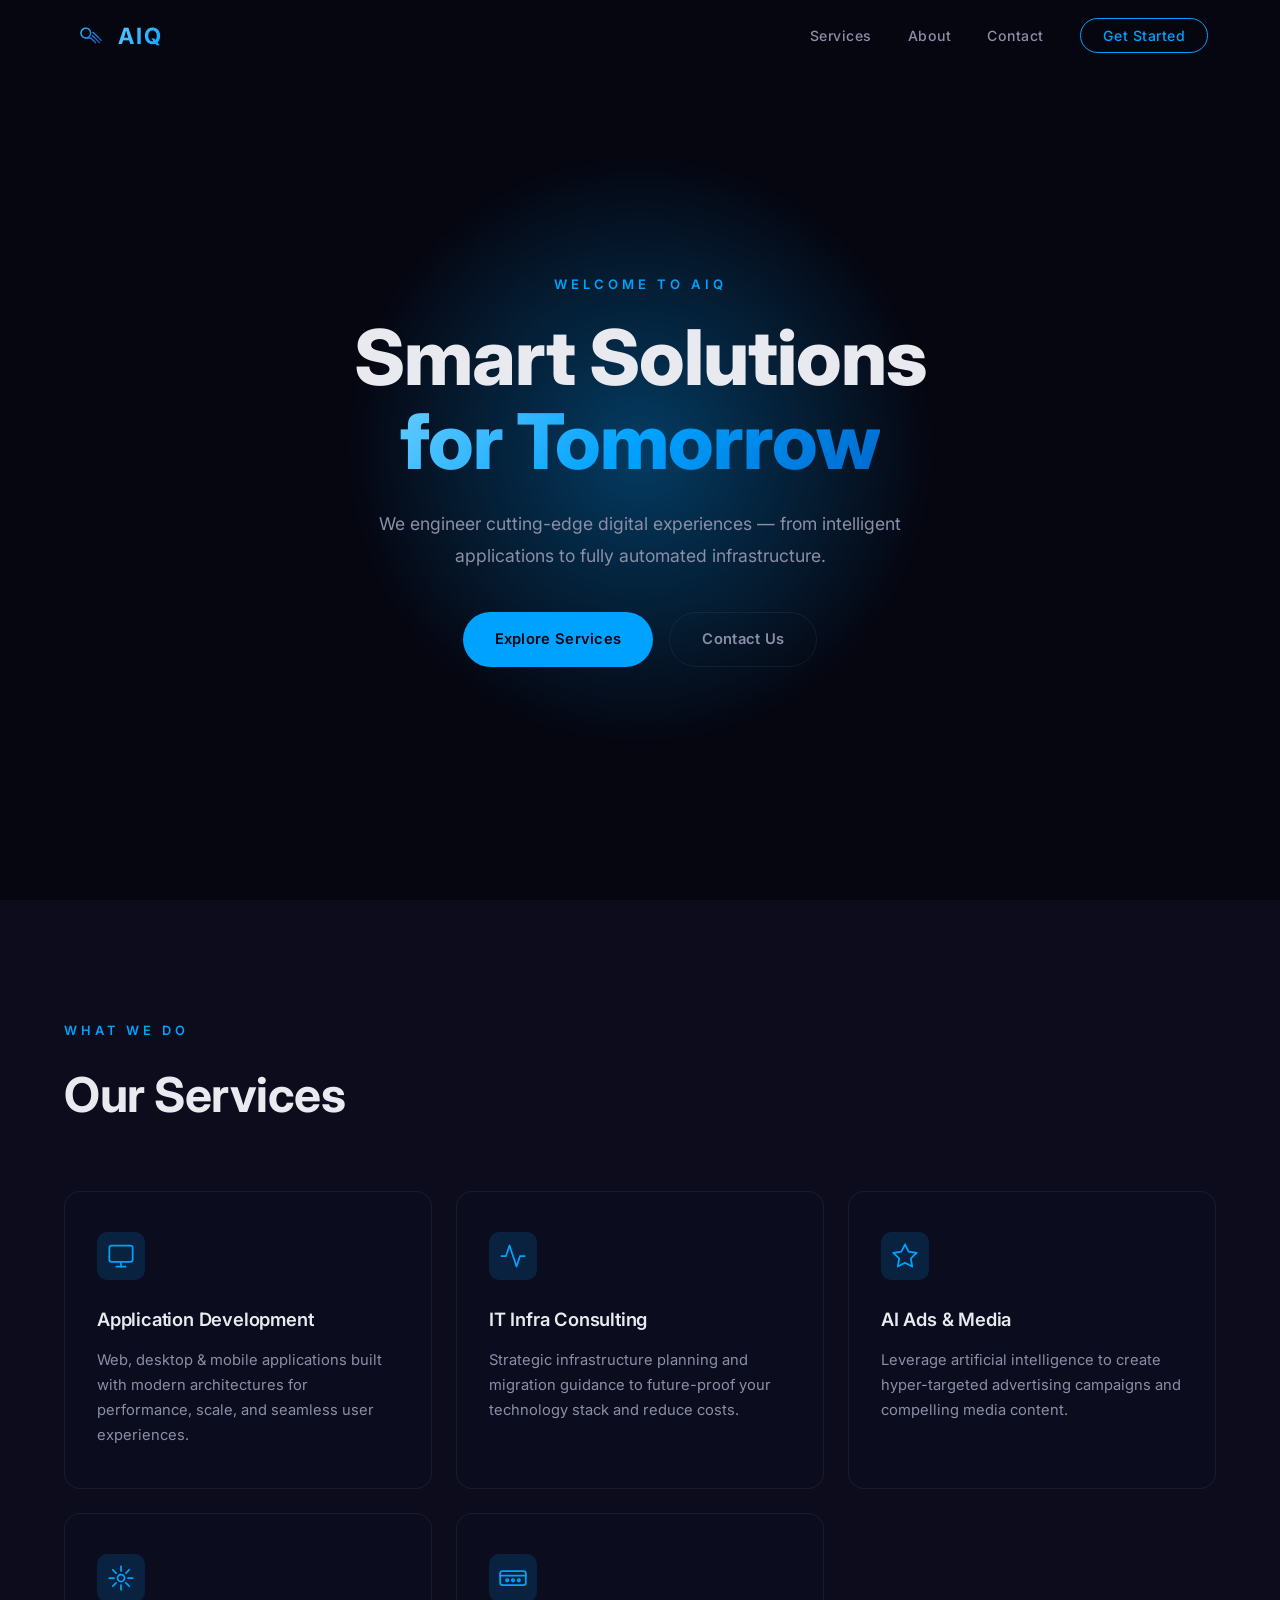
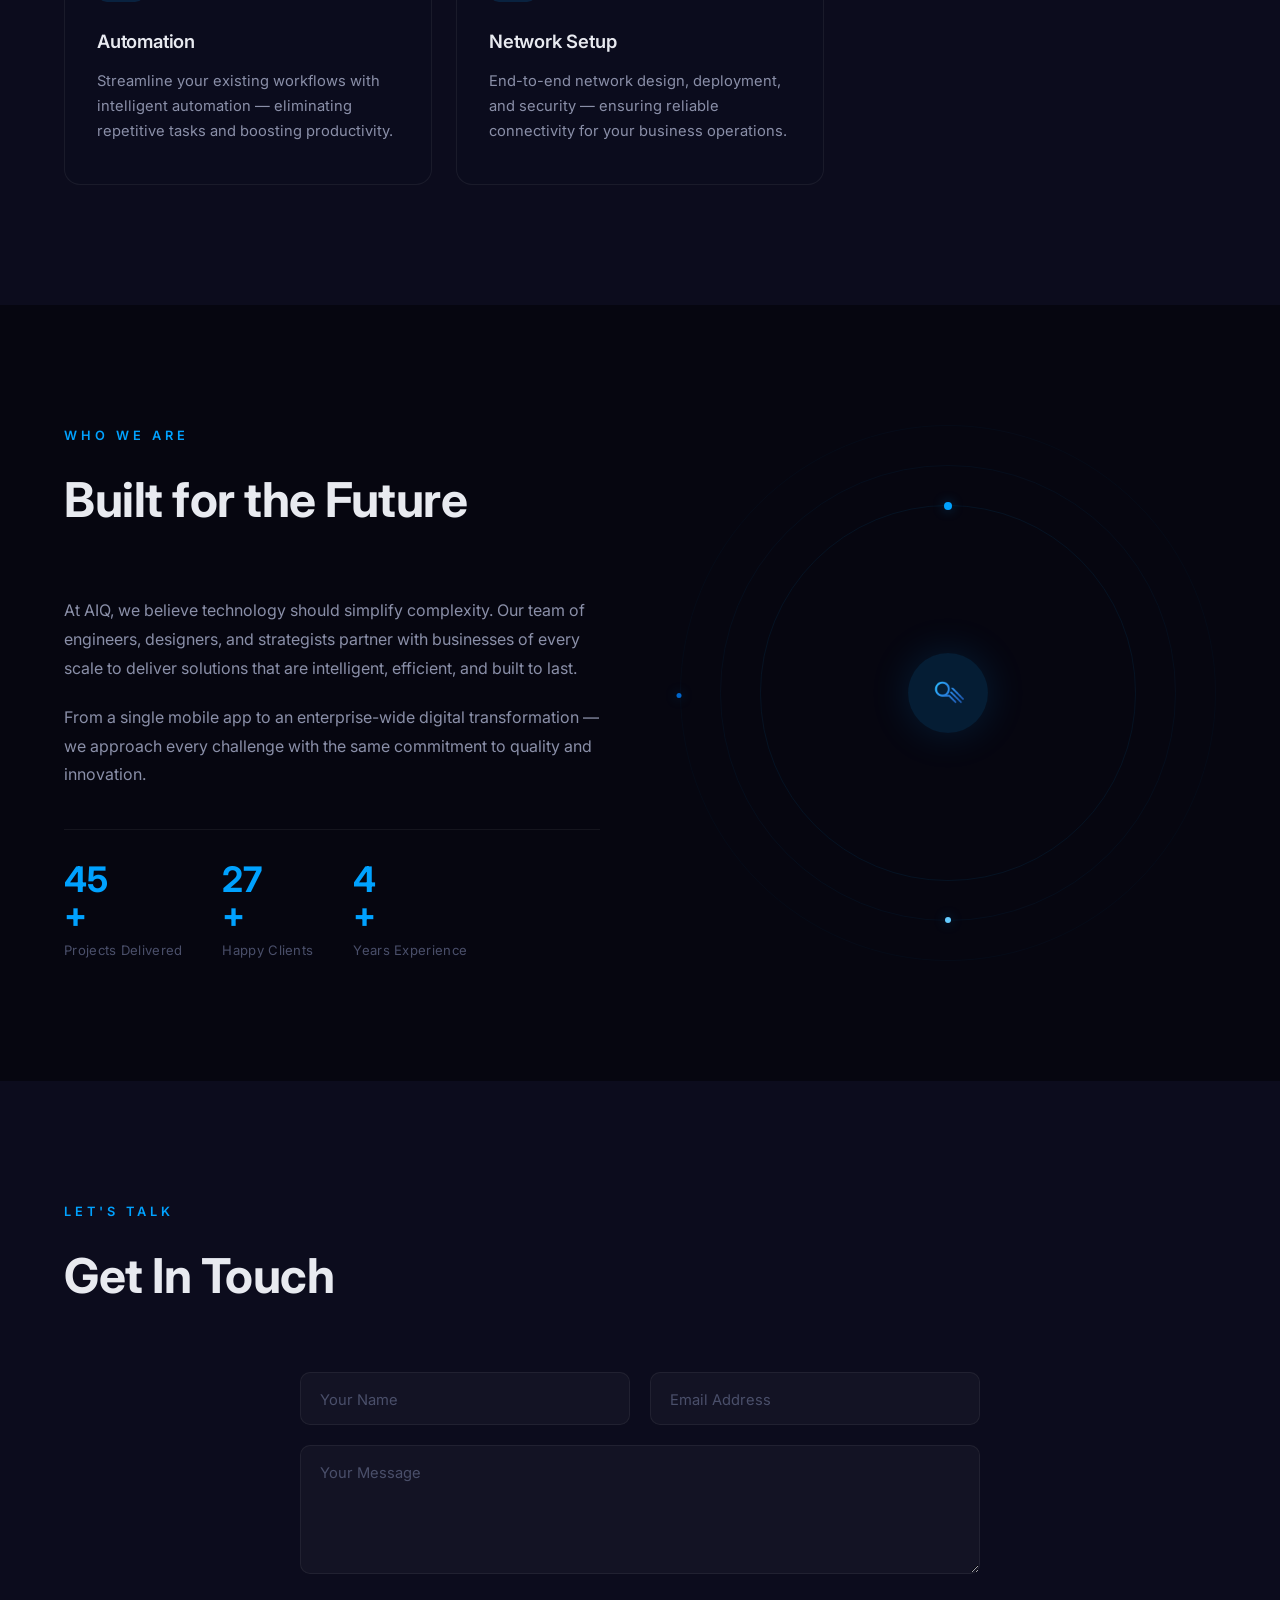
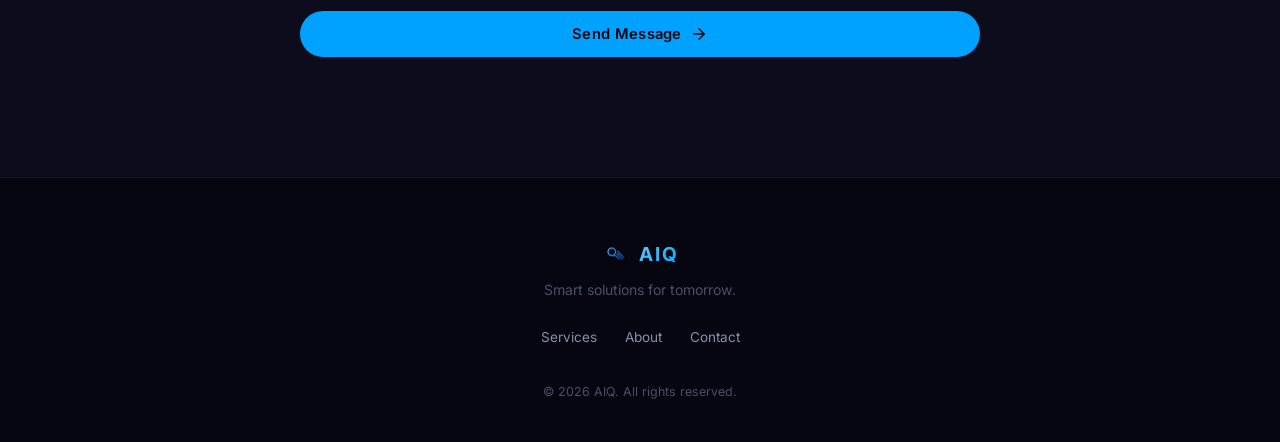
==== index.html @ 471b7e58 "Initial commit: AIQ company website" ====
<!DOCTYPE html>
<html lang="en">
<head>
  <meta charset="UTF-8" />
  <meta name="viewport" content="width=device-width, initial-scale=1.0" />
  <title>AIQ — Smart Solutions for Tomorrow</title>
  <meta name="description" content="AIQ delivers smart solutions for tomorrow — Application Development, IT Consulting, AI Ads & Media, Automation, and Network Setup." />
  <link rel="icon" type="image/png" href="assets/favicon.png" />
  <link rel="preconnect" href="https://fonts.googleapis.com" />
  <link rel="preconnect" href="https://fonts.gstatic.com" crossorigin />
  <link href="https://fonts.googleapis.com/css2?family=Inter:wght@300;400;500;600;700;800&display=swap" rel="stylesheet" />
  <link rel="stylesheet" href="styles.css" />
</head>
<body>

  <!-- ─── Canvas Background ─── -->
  <canvas id="gridCanvas"></canvas>

  <!-- ─── Navigation ─── -->
  <nav id="navbar">
    <div class="nav-inner">
      <a href="#hero" class="nav-brand">
        <img src="assets/logo.png" alt="AIQ Logo" class="nav-logo" />
        <span class="nav-name">AIQ</span>
      </a>
      <button id="menuToggle" class="menu-toggle" aria-label="Toggle menu">
        <span></span><span></span><span></span>
      </button>
      <ul id="navLinks" class="nav-links">
        <li><a href="#services">Services</a></li>
        <li><a href="#about">About</a></li>
        <li><a href="#contact">Contact</a></li>
        <li><a href="#contact" class="nav-cta">Get Started</a></li>
      </ul>
    </div>
  </nav>

  <!-- ─── Hero ─── -->
  <section id="hero">
    <div class="hero-content">
      <p class="hero-label reveal">Welcome to AIQ</p>
      <h1 class="hero-title reveal">
        Smart Solutions<br />
        <span class="gradient-text">for Tomorrow</span>
      </h1>
      <p class="hero-sub reveal">We engineer cutting-edge digital experiences — from intelligent applications to fully automated infrastructure.</p>
      <div class="hero-actions reveal">
        <a href="#services" class="btn btn-primary">Explore Services</a>
        <a href="#contact" class="btn btn-ghost">Contact Us</a>
      </div>
    </div>
    <div class="hero-glow"></div>
  </section>

  <!-- ─── Services ─── -->
  <section id="services">
    <div class="section-inner">
      <p class="section-label reveal">What We Do</p>
      <h2 class="section-title reveal">Our Services</h2>
      <div class="services-grid">

        <div class="service-card reveal">
          <div class="card-icon">
            <svg viewBox="0 0 24 24" fill="none" stroke="currentColor" stroke-width="1.5" stroke-linecap="round" stroke-linejoin="round"><rect x="2" y="3" width="20" height="14" rx="2"/><line x1="8" y1="21" x2="16" y2="21"/><line x1="12" y1="17" x2="12" y2="21"/></svg>
          </div>
          <h3>Application Development</h3>
          <p>Web, desktop & mobile applications built with modern architectures for performance, scale, and seamless user experiences.</p>
        </div>

        <div class="service-card reveal">
          <div class="card-icon">
            <svg viewBox="0 0 24 24" fill="none" stroke="currentColor" stroke-width="1.5" stroke-linecap="round" stroke-linejoin="round"><path d="M22 12h-4l-3 9L9 3l-3 9H2"/></svg>
          </div>
          <h3>IT Infra Consulting</h3>
          <p>Strategic infrastructure planning and migration guidance to future-proof your technology stack and reduce costs.</p>
        </div>

        <div class="service-card reveal">
          <div class="card-icon">
            <svg viewBox="0 0 24 24" fill="none" stroke="currentColor" stroke-width="1.5" stroke-linecap="round" stroke-linejoin="round"><polygon points="12 2 15.09 8.26 22 9.27 17 14.14 18.18 21.02 12 17.77 5.82 21.02 7 14.14 2 9.27 8.91 8.26 12 2"/></svg>
          </div>
          <h3>AI Ads &amp; Media</h3>
          <p>Leverage artificial intelligence to create hyper-targeted advertising campaigns and compelling media content.</p>
        </div>

        <div class="service-card reveal">
          <div class="card-icon">
            <svg viewBox="0 0 24 24" fill="none" stroke="currentColor" stroke-width="1.5" stroke-linecap="round" stroke-linejoin="round"><path d="M12 2v4m0 12v4M4.93 4.93l2.83 2.83m8.48 8.48l2.83 2.83M2 12h4m12 0h4M4.93 19.07l2.83-2.83m8.48-8.48l2.83-2.83"/><circle cx="12" cy="12" r="3"/></svg>
          </div>
          <h3>Automation</h3>
          <p>Streamline your existing workflows with intelligent automation — eliminating repetitive tasks and boosting productivity.</p>
        </div>

        <div class="service-card reveal">
          <div class="card-icon">
            <svg viewBox="0 0 24 24" fill="none" stroke="currentColor" stroke-width="1.5" stroke-linecap="round" stroke-linejoin="round"><rect x="1" y="6" width="22" height="12" rx="2"/><line x1="1" y1="10" x2="23" y2="10"/><circle cx="7" cy="14" r="1"/><circle cx="12" cy="14" r="1"/><circle cx="17" cy="14" r="1"/></svg>
          </div>
          <h3>Network Setup</h3>
          <p>End-to-end network design, deployment, and security — ensuring reliable connectivity for your business operations.</p>
        </div>

      </div>
    </div>
  </section>

  <!-- ─── About ─── -->
  <section id="about">
    <div class="section-inner about-grid">
      <div class="about-text">
        <p class="section-label reveal">Who We Are</p>
        <h2 class="section-title reveal">Built for the Future</h2>
        <p class="about-desc reveal">At AIQ, we believe technology should simplify complexity. Our team of engineers, designers, and strategists partner with businesses of every scale to deliver solutions that are intelligent, efficient, and built to last.</p>
        <p class="about-desc reveal">From a single mobile app to an enterprise-wide digital transformation — we approach every challenge with the same commitment to quality and innovation.</p>
        <div class="about-stats reveal">
          <div class="stat">
            <span class="stat-number" data-target="50">0</span><span class="stat-suffix">+</span>
            <span class="stat-label">Projects Delivered</span>
          </div>
          <div class="stat">
            <span class="stat-number" data-target="30">0</span><span class="stat-suffix">+</span>
            <span class="stat-label">Happy Clients</span>
          </div>
          <div class="stat">
            <span class="stat-number" data-target="5">0</span><span class="stat-suffix">+</span>
            <span class="stat-label">Years Experience</span>
          </div>
        </div>
      </div>
      <div class="about-visual reveal">
        <div class="orbit-ring ring-1"></div>
        <div class="orbit-ring ring-2"></div>
        <div class="orbit-ring ring-3"></div>
        <div class="orbit-core">
          <img src="assets/logo.png" alt="AIQ" />
        </div>
      </div>
    </div>
  </section>

  <!-- ─── Contact ─── -->
  <section id="contact">
    <div class="section-inner">
      <p class="section-label reveal">Let's Talk</p>
      <h2 class="section-title reveal">Get In Touch</h2>
      <form id="contactForm" class="contact-form reveal" onsubmit="return false;">
        <div class="form-row">
          <div class="form-group">
            <input type="text" id="name" placeholder=" " required />
            <label for="name">Your Name</label>
          </div>
          <div class="form-group">
            <input type="email" id="email" placeholder=" " required />
            <label for="email">Email Address</label>
          </div>
        </div>
        <div class="form-group">
          <textarea id="message" rows="5" placeholder=" " required></textarea>
          <label for="message">Your Message</label>
        </div>
        <button type="submit" class="btn btn-primary btn-submit">
          <span>Send Message</span>
          <svg viewBox="0 0 24 24" fill="none" stroke="currentColor" stroke-width="2" stroke-linecap="round" stroke-linejoin="round"><line x1="5" y1="12" x2="19" y2="12"/><polyline points="12 5 19 12 12 19"/></svg>
        </button>
      </form>
    </div>
  </section>

  <!-- ─── Footer ─── -->
  <footer id="footer">
    <div class="footer-inner">
      <div class="footer-brand">
        <img src="assets/logo.png" alt="AIQ" class="footer-logo" />
        <span>AIQ</span>
      </div>
      <p class="footer-tagline">Smart solutions for tomorrow.</p>
      <div class="footer-links">
        <a href="#services">Services</a>
        <a href="#about">About</a>
        <a href="#contact">Contact</a>
      </div>
      <p class="footer-copy">&copy; 2026 AIQ. All rights reserved.</p>
    </div>
  </footer>

  <script src="script.js"></script>
</body>
</html>
---- styles.css ----
/* ═══════════════════════════════════════════════
   AIQ — Dark Futuristic Monochromatic Theme
   ═══════════════════════════════════════════════ */

/* ─── Design Tokens ─── */
:root {
  /* Base */
  --bg-primary:    #060610;
  --bg-secondary:  #0c0c1d;
  --bg-card:       rgba(12, 14, 30, 0.6);

  /* Monochromatic Blue Palette */
  --accent:        #00a2ff;
  --accent-dark:   #0066cc;
  --accent-light:  #66ccff;
  --accent-glow:   rgba(0, 162, 255, 0.15);
  --accent-glow-s: rgba(0, 162, 255, 0.35);

  /* Text */
  --text-primary:   #e8eaf0;
  --text-secondary: #8a8fa8;
  --text-muted:     #4a4f6a;

  /* Borders */
  --border:        rgba(255, 255, 255, 0.06);
  --border-hover:  rgba(0, 162, 255, 0.3);

  /* Layout */
  --max-width:     1200px;
  --nav-height:    72px;
  --section-pad:   120px 24px;
  --radius:        16px;
  --radius-sm:     10px;

  /* Fonts */
  --font:          'Inter', system-ui, -apple-system, sans-serif;

  /* Transitions */
  --ease:          cubic-bezier(0.22, 1, 0.36, 1);
}

/* ─── Reset ─── */
*, *::before, *::after { margin: 0; padding: 0; box-sizing: border-box; }

html {
  scroll-behavior: smooth;
  scroll-padding-top: var(--nav-height);
}

body {
  font-family: var(--font);
  font-weight: 400;
  background: var(--bg-primary);
  color: var(--text-primary);
  line-height: 1.7;
  overflow-x: hidden;
  -webkit-font-smoothing: antialiased;
}

a { color: inherit; text-decoration: none; }
img { max-width: 100%; display: block; }
ul { list-style: none; }
button { cursor: pointer; font-family: inherit; border: none; }

/* ─── Canvas Background ─── */
#gridCanvas {
  position: fixed;
  inset: 0;
  z-index: 0;
  pointer-events: none;
  opacity: 0.4;
}

/* ─── Navigation ─── */
#navbar {
  position: fixed;
  top: 0;
  left: 0;
  right: 0;
  height: var(--nav-height);
  z-index: 1000;
  transition: background 0.4s var(--ease), box-shadow 0.4s var(--ease);
}

#navbar.scrolled {
  background: rgba(6, 6, 16, 0.85);
  backdrop-filter: blur(20px) saturate(1.4);
  -webkit-backdrop-filter: blur(20px) saturate(1.4);
  box-shadow: 0 1px 0 var(--border);
}

.nav-inner {
  max-width: var(--max-width);
  margin: 0 auto;
  height: 100%;
  display: flex;
  align-items: center;
  justify-content: space-between;
  padding: 0 32px;
}

.nav-brand {
  display: flex;
  align-items: center;
  gap: 10px;
  z-index: 1001;
}

.nav-logo {
  width: 36px;
  height: 36px;
  object-fit: contain;
}

.nav-name {
  font-size: 1.4rem;
  font-weight: 700;
  letter-spacing: 2px;
  background: linear-gradient(135deg, var(--accent-light), var(--accent));
  -webkit-background-clip: text;
  -webkit-text-fill-color: transparent;
  background-clip: text;
}

.nav-links {
  display: flex;
  align-items: center;
  gap: 36px;
}

.nav-links a {
  font-size: 0.88rem;
  font-weight: 500;
  color: var(--text-secondary);
  letter-spacing: 0.5px;
  position: relative;
  transition: color 0.3s;
}

.nav-links a:not(.nav-cta)::after {
  content: '';
  position: absolute;
  bottom: -4px;
  left: 0;
  width: 0;
  height: 2px;
  background: var(--accent);
  border-radius: 1px;
  transition: width 0.3s var(--ease);
}

.nav-links a:not(.nav-cta):hover {
  color: var(--text-primary);
}

.nav-links a:not(.nav-cta):hover::after {
  width: 100%;
}

.nav-cta {
  padding: 8px 22px;
  border: 1px solid var(--accent);
  border-radius: 100px;
  color: var(--accent) !important;
  font-weight: 600;
  transition: all 0.3s var(--ease);
}

.nav-cta:hover {
  background: var(--accent);
  color: var(--bg-primary) !important;
  box-shadow: 0 0 20px var(--accent-glow-s);
}

/* Hamburger */
.menu-toggle {
  display: none;
  flex-direction: column;
  gap: 5px;
  background: none;
  z-index: 1001;
  padding: 4px;
}

.menu-toggle span {
  display: block;
  width: 24px;
  height: 2px;
  background: var(--text-primary);
  border-radius: 2px;
  transition: all 0.3s var(--ease);
}

.menu-toggle.active span:nth-child(1) {
  transform: rotate(45deg) translate(5px, 5px);
}

.menu-toggle.active span:nth-child(2) {
  opacity: 0;
}

.menu-toggle.active span:nth-child(3) {
  transform: rotate(-45deg) translate(5px, -5px);
}

/* ─── Hero Section ─── */
#hero {
  position: relative;
  min-height: 100vh;
  display: flex;
  align-items: center;
  justify-content: center;
  text-align: center;
  padding: 140px 24px 100px;
  overflow: hidden;
  z-index: 1;
}

.hero-glow {
  position: absolute;
  width: 600px;
  height: 600px;
  background: radial-gradient(circle, var(--accent-glow-s) 0%, transparent 70%);
  top: 50%;
  left: 50%;
  transform: translate(-50%, -50%);
  pointer-events: none;
  animation: pulse-glow 6s ease-in-out infinite;
}

@keyframes pulse-glow {
  0%, 100% { opacity: 0.4; transform: translate(-50%, -50%) scale(1); }
  50%      { opacity: 0.7; transform: translate(-50%, -50%) scale(1.15); }
}

.hero-content {
  position: relative;
  z-index: 2;
  max-width: 780px;
}

.hero-label {
  font-size: 0.82rem;
  font-weight: 600;
  letter-spacing: 4px;
  text-transform: uppercase;
  color: var(--accent);
  margin-bottom: 20px;
}

.hero-title {
  font-size: clamp(2.6rem, 6vw, 4.8rem);
  font-weight: 800;
  line-height: 1.1;
  letter-spacing: -1px;
  margin-bottom: 24px;
}

.gradient-text {
  background: linear-gradient(135deg, var(--accent-light), var(--accent), var(--accent-dark));
  -webkit-background-clip: text;
  -webkit-text-fill-color: transparent;
  background-clip: text;
}

.hero-sub {
  font-size: 1.1rem;
  color: var(--text-secondary);
  max-width: 540px;
  margin: 0 auto 40px;
  line-height: 1.8;
}

.hero-actions {
  display: flex;
  gap: 16px;
  justify-content: center;
  flex-wrap: wrap;
}

/* ─── Buttons ─── */
.btn {
  display: inline-flex;
  align-items: center;
  gap: 8px;
  padding: 14px 32px;
  border-radius: 100px;
  font-size: 0.92rem;
  font-weight: 600;
  letter-spacing: 0.3px;
  transition: all 0.35s var(--ease);
}

.btn-primary {
  background: var(--accent);
  color: var(--bg-primary);
  box-shadow: 0 0 0 0 var(--accent-glow);
}

.btn-primary:hover {
  box-shadow: 0 0 30px var(--accent-glow-s), 0 4px 20px rgba(0,0,0,0.3);
  transform: translateY(-2px);
}

.btn-ghost {
  background: transparent;
  color: var(--text-secondary);
  border: 1px solid var(--border);
}

.btn-ghost:hover {
  border-color: var(--accent);
  color: var(--accent);
  transform: translateY(-2px);
}

/* ─── Sections Shared ─── */
section {
  position: relative;
  z-index: 1;
}

.section-inner {
  max-width: var(--max-width);
  margin: 0 auto;
  padding: var(--section-pad);
}

.section-label {
  font-size: 0.8rem;
  font-weight: 600;
  letter-spacing: 4px;
  text-transform: uppercase;
  color: var(--accent);
  margin-bottom: 12px;
}

.section-title {
  font-size: clamp(2rem, 4vw, 3rem);
  font-weight: 700;
  letter-spacing: -0.5px;
  margin-bottom: 56px;
}

/* ─── Services Section ─── */
#services {
  background: var(--bg-secondary);
}

.services-grid {
  display: grid;
  grid-template-columns: repeat(3, 1fr);
  gap: 24px;
}

.service-card {
  position: relative;
  background: var(--bg-card);
  border: 1px solid var(--border);
  border-radius: var(--radius);
  padding: 40px 32px;
  transition: all 0.4s var(--ease);
  overflow: hidden;
}

.service-card::before {
  content: '';
  position: absolute;
  inset: 0;
  border-radius: var(--radius);
  padding: 1px;
  background: linear-gradient(135deg, transparent, var(--accent-glow), transparent);
  -webkit-mask: linear-gradient(#fff 0 0) content-box, linear-gradient(#fff 0 0);
  mask: linear-gradient(#fff 0 0) content-box, linear-gradient(#fff 0 0);
  -webkit-mask-composite: xor;
  mask-composite: exclude;
  opacity: 0;
  transition: opacity 0.4s var(--ease);
}

.service-card:hover::before {
  opacity: 1;
}

.service-card:hover {
  transform: translateY(-6px);
  border-color: var(--border-hover);
  box-shadow: 0 20px 60px rgba(0, 0, 0, 0.3), 0 0 40px var(--accent-glow);
}

.card-icon {
  width: 48px;
  height: 48px;
  color: var(--accent);
  margin-bottom: 24px;
  display: flex;
  align-items: center;
  justify-content: center;
  background: var(--accent-glow);
  border-radius: var(--radius-sm);
  padding: 10px;
  transition: all 0.3s var(--ease);
}

.service-card:hover .card-icon {
  background: var(--accent-glow-s);
  box-shadow: 0 0 20px var(--accent-glow);
}

.card-icon svg {
  width: 100%;
  height: 100%;
}

.service-card h3 {
  font-size: 1.15rem;
  font-weight: 600;
  margin-bottom: 12px;
  letter-spacing: -0.2px;
}

.service-card p {
  font-size: 0.92rem;
  color: var(--text-secondary);
  line-height: 1.7;
}

/* ─── About Section ─── */
#about {
  background: var(--bg-primary);
}

.about-grid {
  display: grid;
  grid-template-columns: 1fr 1fr;
  gap: 80px;
  align-items: center;
}

.about-desc {
  font-size: 1rem;
  color: var(--text-secondary);
  margin-bottom: 20px;
  line-height: 1.8;
}

.about-stats {
  display: flex;
  gap: 40px;
  margin-top: 40px;
  padding-top: 32px;
  border-top: 1px solid var(--border);
}

.stat {
  display: flex;
  flex-direction: column;
}

.stat-number {
  font-size: 2.2rem;
  font-weight: 700;
  color: var(--accent);
  line-height: 1;
}

.stat-suffix {
  font-size: 2.2rem;
  font-weight: 700;
  color: var(--accent);
  line-height: 1;
}

.stat-label {
  font-size: 0.82rem;
  color: var(--text-muted);
  margin-top: 6px;
  letter-spacing: 0.3px;
}

/* Orbit visual */
.about-visual {
  position: relative;
  width: 100%;
  aspect-ratio: 1;
  display: flex;
  align-items: center;
  justify-content: center;
}

.orbit-ring {
  position: absolute;
  border: 1px solid var(--border);
  border-radius: 50%;
  animation: orbit-spin linear infinite;
}

.ring-1 { width: 70%; height: 70%; animation-duration: 20s; border-color: rgba(0,162,255,0.08); }
.ring-2 { width: 85%; height: 85%; animation-duration: 30s; animation-direction: reverse; border-color: rgba(0,162,255,0.05); }
.ring-3 { width: 100%; height: 100%; animation-duration: 40s; border-color: rgba(0,162,255,0.03); }

/* Orbit dots */
.ring-1::after, .ring-2::after, .ring-3::after {
  content: '';
  position: absolute;
  width: 8px;
  height: 8px;
  background: var(--accent);
  border-radius: 50%;
  top: -4px;
  left: 50%;
  transform: translateX(-50%);
  box-shadow: 0 0 12px var(--accent-glow-s);
}

.ring-2::after { width: 6px; height: 6px; top: auto; bottom: -3px; background: var(--accent-light); }
.ring-3::after { width: 5px; height: 5px; left: -2px; top: 50%; background: var(--accent-dark); }

@keyframes orbit-spin {
  from { transform: rotate(0deg); }
  to   { transform: rotate(360deg); }
}

.orbit-core {
  width: 80px;
  height: 80px;
  display: flex;
  align-items: center;
  justify-content: center;
  background: var(--accent-glow);
  border-radius: 50%;
  position: relative;
  z-index: 2;
  box-shadow: 0 0 40px var(--accent-glow);
}

.orbit-core img {
  width: 48px;
  height: 48px;
  object-fit: contain;
}

/* ─── Contact Section ─── */
#contact {
  background: var(--bg-secondary);
}

.contact-form {
  max-width: 680px;
  margin: 0 auto;
}

.form-row {
  display: grid;
  grid-template-columns: 1fr 1fr;
  gap: 20px;
}

.form-group {
  position: relative;
  margin-bottom: 20px;
}

.form-group input,
.form-group textarea {
  width: 100%;
  padding: 16px 20px;
  background: rgba(255, 255, 255, 0.03);
  border: 1px solid var(--border);
  border-radius: var(--radius-sm);
  color: var(--text-primary);
  font-family: var(--font);
  font-size: 0.95rem;
  transition: all 0.3s var(--ease);
  outline: none;
  resize: vertical;
}

.form-group input:focus,
.form-group textarea:focus {
  border-color: var(--accent);
  box-shadow: 0 0 0 3px var(--accent-glow);
  background: rgba(0, 162, 255, 0.03);
}

.form-group label {
  position: absolute;
  top: 16px;
  left: 20px;
  font-size: 0.92rem;
  color: var(--text-muted);
  pointer-events: none;
  transition: all 0.25s var(--ease);
}

.form-group input:focus ~ label,
.form-group input:not(:placeholder-shown) ~ label,
.form-group textarea:focus ~ label,
.form-group textarea:not(:placeholder-shown) ~ label {
  top: -10px;
  left: 14px;
  font-size: 0.75rem;
  color: var(--accent);
  background: var(--bg-secondary);
  padding: 0 6px;
}

.btn-submit {
  width: 100%;
  justify-content: center;
  margin-top: 8px;
}

.btn-submit svg {
  width: 18px;
  height: 18px;
  transition: transform 0.3s var(--ease);
}

.btn-submit:hover svg {
  transform: translateX(4px);
}

/* ─── Footer ─── */
#footer {
  position: relative;
  z-index: 1;
  border-top: 1px solid var(--border);
  background: var(--bg-primary);
}

.footer-inner {
  max-width: var(--max-width);
  margin: 0 auto;
  padding: 60px 24px 40px;
  text-align: center;
}

.footer-brand {
  display: inline-flex;
  align-items: center;
  gap: 10px;
  margin-bottom: 8px;
}

.footer-logo {
  width: 28px;
  height: 28px;
  object-fit: contain;
}

.footer-brand span {
  font-size: 1.2rem;
  font-weight: 700;
  letter-spacing: 2px;
  background: linear-gradient(135deg, var(--accent-light), var(--accent));
  -webkit-background-clip: text;
  -webkit-text-fill-color: transparent;
  background-clip: text;
}

.footer-tagline {
  font-size: 0.88rem;
  color: var(--text-muted);
  margin-bottom: 24px;
}

.footer-links {
  display: flex;
  gap: 28px;
  justify-content: center;
  margin-bottom: 32px;
}

.footer-links a {
  font-size: 0.85rem;
  color: var(--text-secondary);
  transition: color 0.3s;
}

.footer-links a:hover {
  color: var(--accent);
}

.footer-copy {
  font-size: 0.78rem;
  color: var(--text-muted);
}

/* ─── Scroll Reveal ─── */
.reveal {
  opacity: 0;
  transform: translateY(30px);
  transition: opacity 0.7s var(--ease), transform 0.7s var(--ease);
}

.reveal.visible {
  opacity: 1;
  transform: translateY(0);
}

/* Stagger service cards */
.service-card.reveal:nth-child(1) { transition-delay: 0s; }
.service-card.reveal:nth-child(2) { transition-delay: 0.1s; }
.service-card.reveal:nth-child(3) { transition-delay: 0.2s; }
.service-card.reveal:nth-child(4) { transition-delay: 0.3s; }
.service-card.reveal:nth-child(5) { transition-delay: 0.4s; }

/* ─── Responsive ─── */
@media (max-width: 1024px) {
  .services-grid {
    grid-template-columns: repeat(2, 1fr);
  }
}

@media (max-width: 768px) {
  :root {
    --section-pad: 80px 20px;
  }

  /* Mobile nav */
  .menu-toggle { display: flex; }

  .nav-links {
    position: fixed;
    inset: 0;
    background: rgba(6, 6, 16, 0.97);
    backdrop-filter: blur(24px);
    -webkit-backdrop-filter: blur(24px);
    flex-direction: column;
    justify-content: center;
    align-items: center;
    gap: 32px;
    opacity: 0;
    visibility: hidden;
    transition: all 0.4s var(--ease);
  }

  .nav-links.open {
    opacity: 1;
    visibility: visible;
  }

  .nav-links a {
    font-size: 1.2rem;
  }

  .services-grid {
    grid-template-columns: 1fr;
  }

  .about-grid {
    grid-template-columns: 1fr;
    gap: 48px;
  }

  .about-visual {
    max-width: 300px;
    margin: 0 auto;
  }

  .about-stats {
    gap: 24px;
  }

  .form-row {
    grid-template-columns: 1fr;
  }

  .hero-title {
    font-size: clamp(2rem, 8vw, 3.2rem);
  }
}

@media (max-width: 480px) {
  .about-stats {
    flex-direction: column;
    gap: 20px;
  }
}
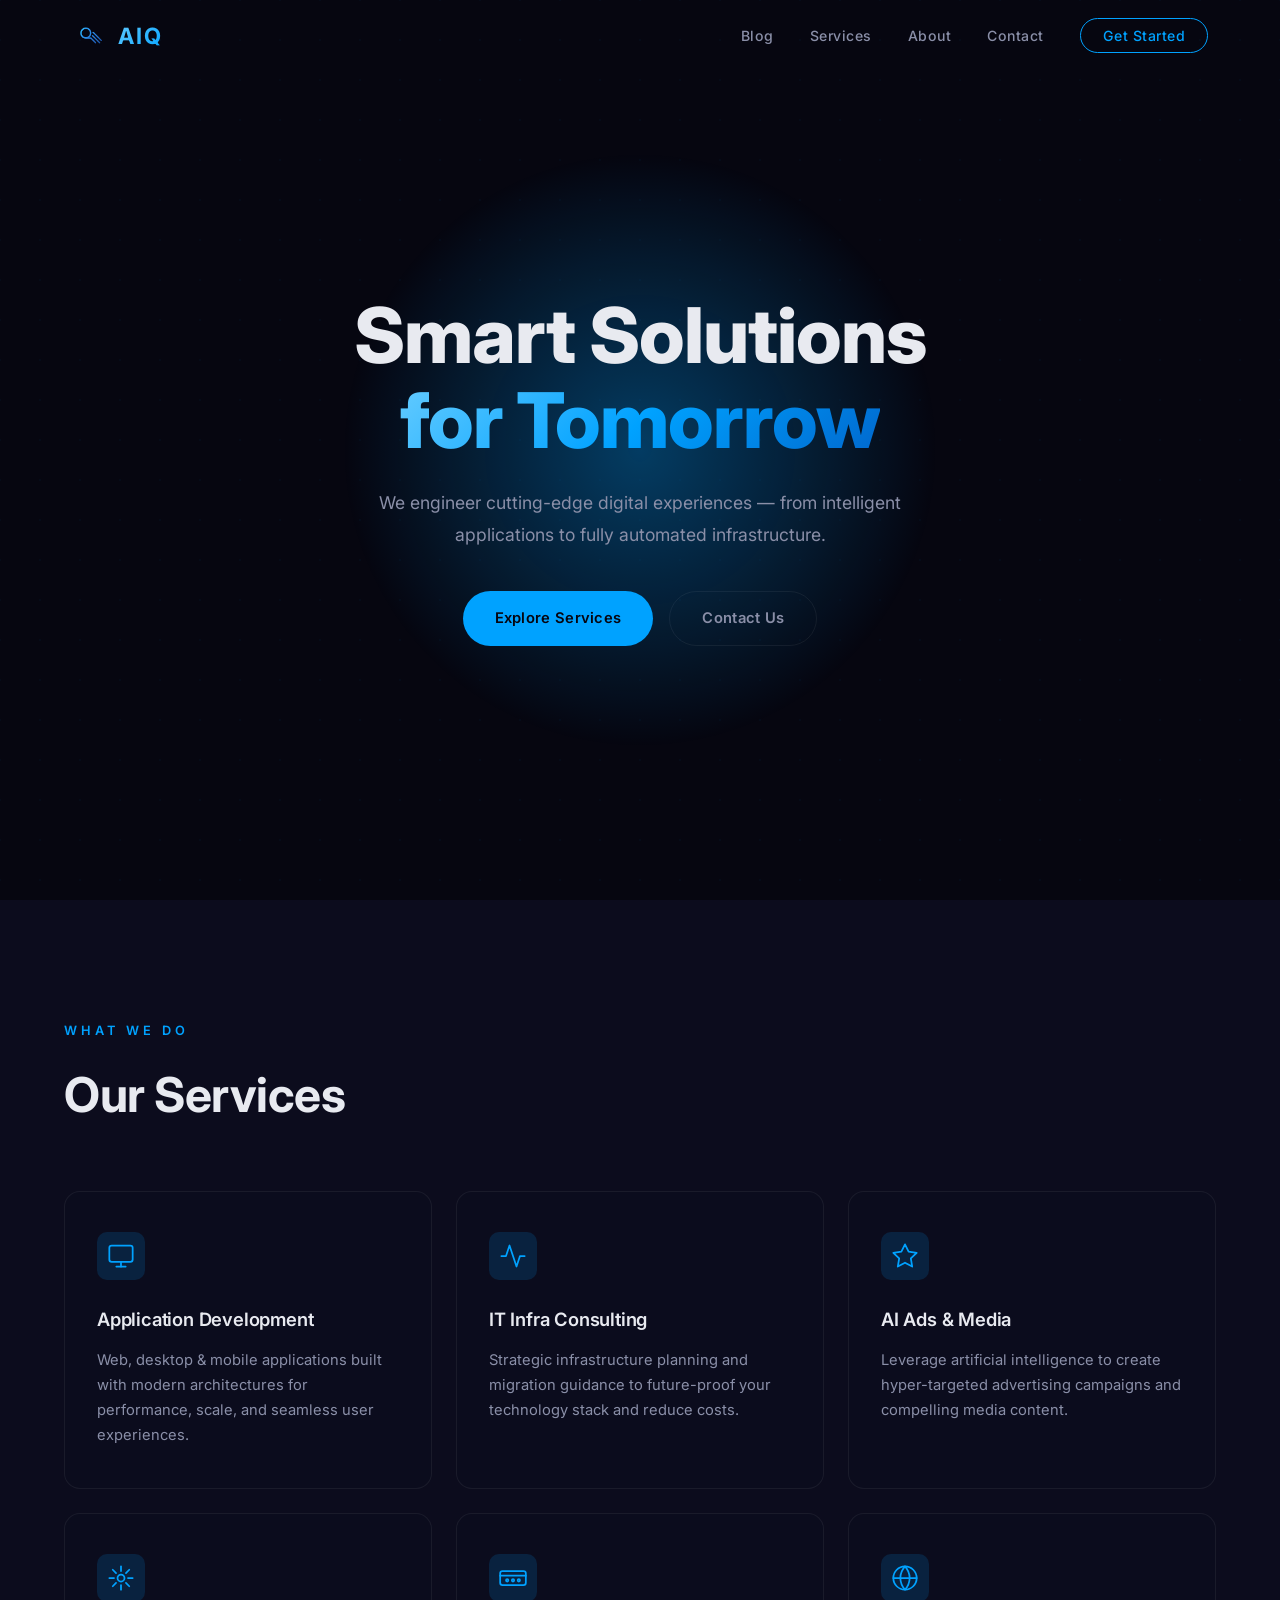
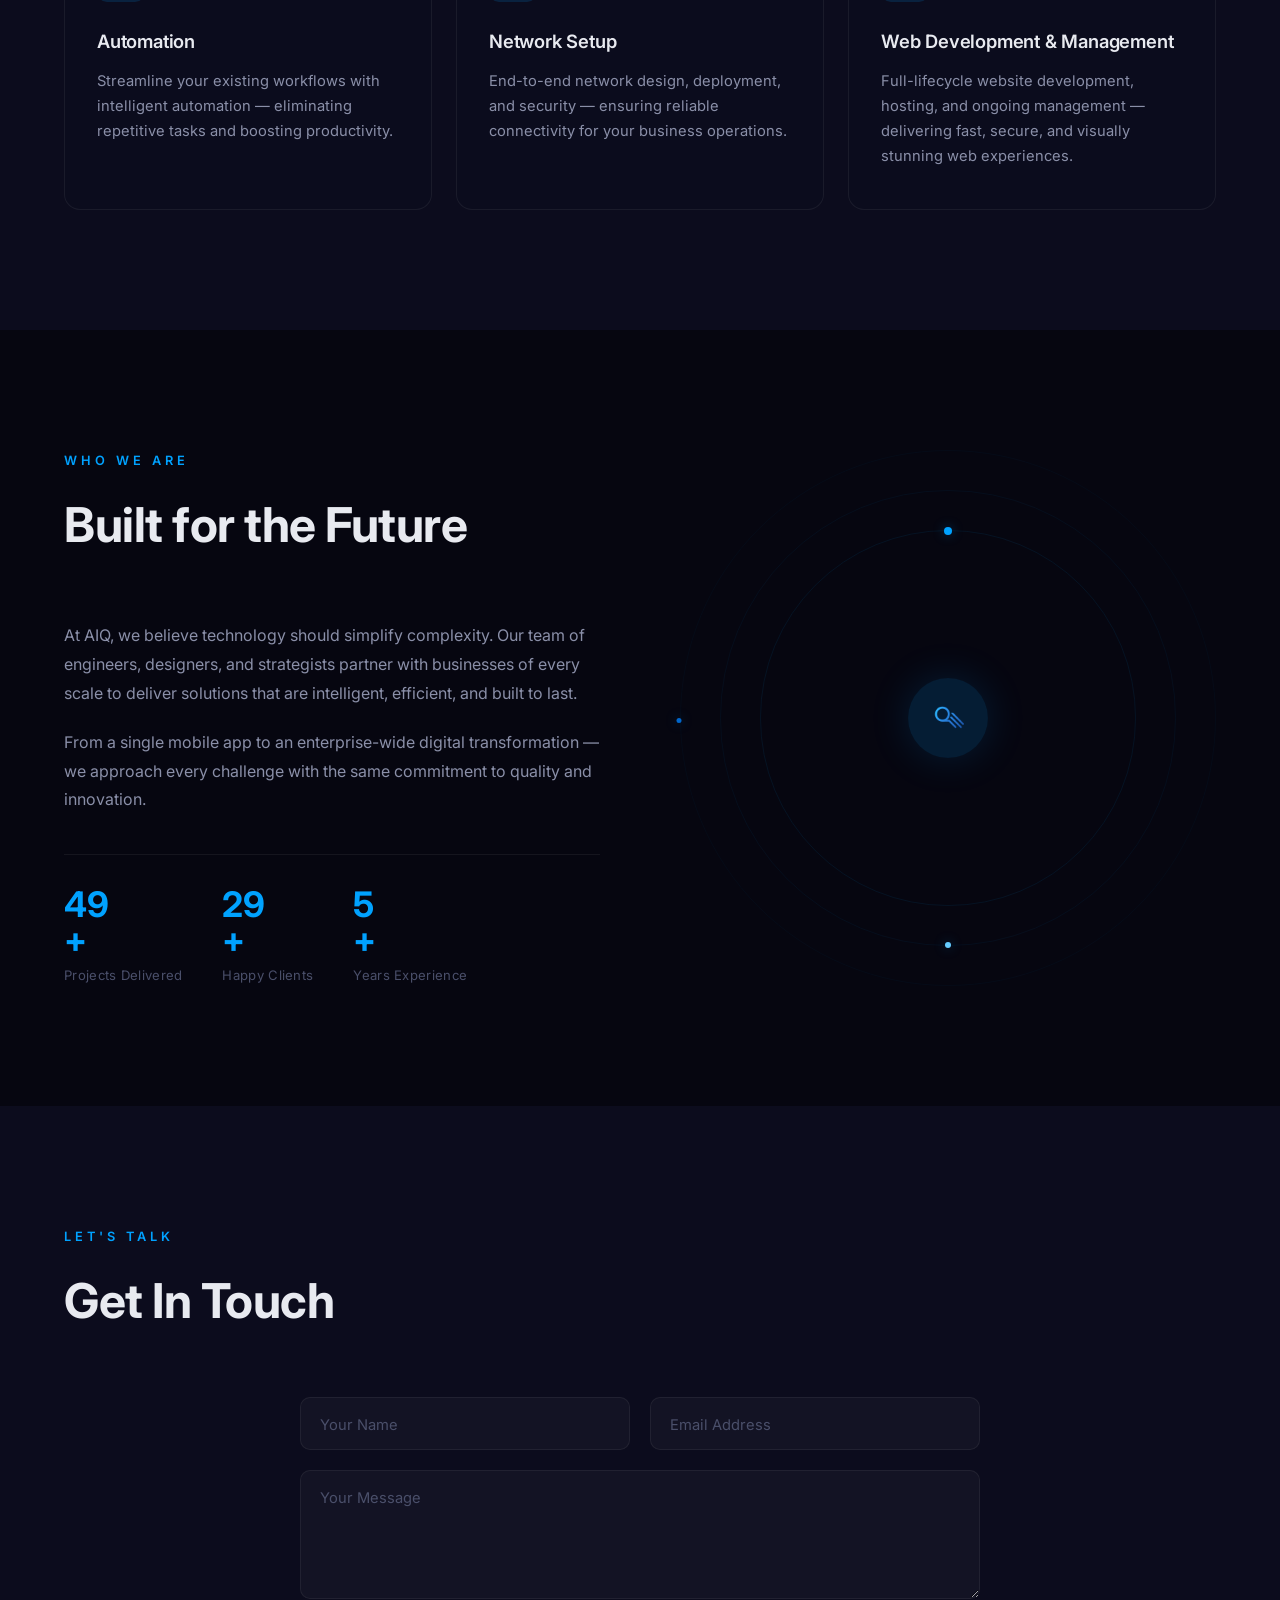
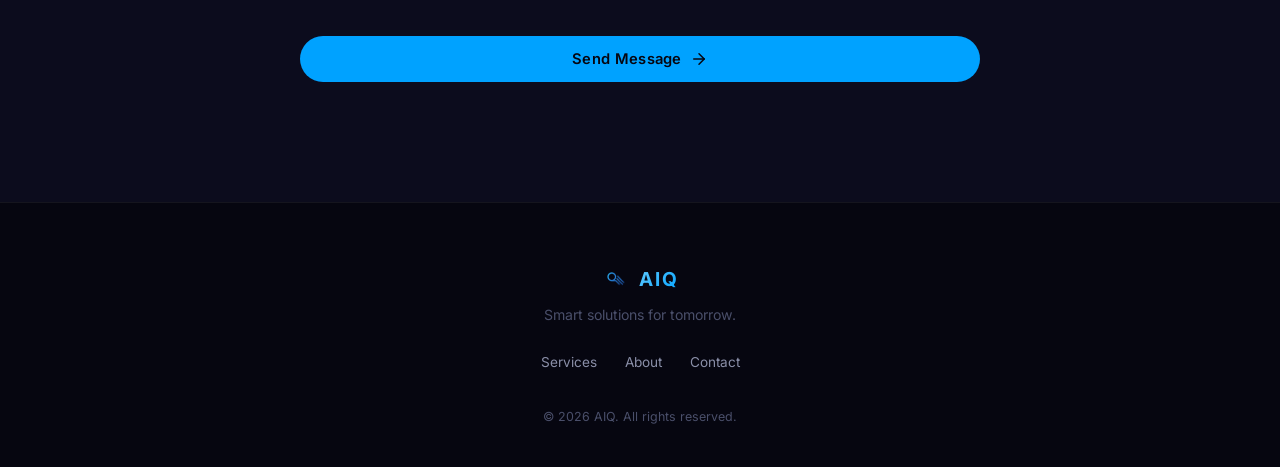
==== commit b3ddbe97: "Add blog page, new Web Dev service, remove hero tagline, add Blog nav link" ====
--- a/index.html
+++ b/index.html
@@ -1,16 +1,20 @@
 <!DOCTYPE html>
 <html lang="en">
+
 <head>
   <meta charset="UTF-8" />
   <meta name="viewport" content="width=device-width, initial-scale=1.0" />
   <title>AIQ — Smart Solutions for Tomorrow</title>
-  <meta name="description" content="AIQ delivers smart solutions for tomorrow — Application Development, IT Consulting, AI Ads & Media, Automation, and Network Setup." />
+  <meta name="description"
+    content="AIQ delivers smart solutions for tomorrow — Application Development, IT Consulting, AI Ads & Media, Automation, and Network Setup." />
   <link rel="icon" type="image/png" href="assets/favicon.png" />
   <link rel="preconnect" href="https://fonts.googleapis.com" />
   <link rel="preconnect" href="https://fonts.gstatic.com" crossorigin />
-  <link href="https://fonts.googleapis.com/css2?family=Inter:wght@300;400;500;600;700;800&display=swap" rel="stylesheet" />
+  <link href="https://fonts.googleapis.com/css2?family=Inter:wght@300;400;500;600;700;800&display=swap"
+    rel="stylesheet" />
   <link rel="stylesheet" href="styles.css" />
 </head>
+
 <body>
 
   <!-- ─── Canvas Background ─── -->
@@ -27,6 +31,7 @@
         <span></span><span></span><span></span>
       </button>
       <ul id="navLinks" class="nav-links">
+        <li><a href="blog.html">Blog</a></li>
         <li><a href="#services">Services</a></li>
         <li><a href="#about">About</a></li>
         <li><a href="#contact">Contact</a></li>
@@ -38,12 +43,13 @@
   <!-- ─── Hero ─── -->
   <section id="hero">
     <div class="hero-content">
-      <p class="hero-label reveal">Welcome to AIQ</p>
+
       <h1 class="hero-title reveal">
         Smart Solutions<br />
         <span class="gradient-text">for Tomorrow</span>
       </h1>
-      <p class="hero-sub reveal">We engineer cutting-edge digital experiences — from intelligent applications to fully automated infrastructure.</p>
+      <p class="hero-sub reveal">We engineer cutting-edge digital experiences — from intelligent applications to fully
+        automated infrastructure.</p>
       <div class="hero-actions reveal">
         <a href="#services" class="btn btn-primary">Explore Services</a>
         <a href="#contact" class="btn btn-ghost">Contact Us</a>
@@ -61,42 +67,85 @@
 
         <div class="service-card reveal">
           <div class="card-icon">
-            <svg viewBox="0 0 24 24" fill="none" stroke="currentColor" stroke-width="1.5" stroke-linecap="round" stroke-linejoin="round"><rect x="2" y="3" width="20" height="14" rx="2"/><line x1="8" y1="21" x2="16" y2="21"/><line x1="12" y1="17" x2="12" y2="21"/></svg>
+            <svg viewBox="0 0 24 24" fill="none" stroke="currentColor" stroke-width="1.5" stroke-linecap="round"
+              stroke-linejoin="round">
+              <rect x="2" y="3" width="20" height="14" rx="2" />
+              <line x1="8" y1="21" x2="16" y2="21" />
+              <line x1="12" y1="17" x2="12" y2="21" />
+            </svg>
           </div>
           <h3>Application Development</h3>
-          <p>Web, desktop & mobile applications built with modern architectures for performance, scale, and seamless user experiences.</p>
-        </div>
-
-        <div class="service-card reveal">
-          <div class="card-icon">
-            <svg viewBox="0 0 24 24" fill="none" stroke="currentColor" stroke-width="1.5" stroke-linecap="round" stroke-linejoin="round"><path d="M22 12h-4l-3 9L9 3l-3 9H2"/></svg>
+          <p>Web, desktop & mobile applications built with modern architectures for performance, scale, and seamless
+            user experiences.</p>
+        </div>
+
+        <div class="service-card reveal">
+          <div class="card-icon">
+            <svg viewBox="0 0 24 24" fill="none" stroke="currentColor" stroke-width="1.5" stroke-linecap="round"
+              stroke-linejoin="round">
+              <path d="M22 12h-4l-3 9L9 3l-3 9H2" />
+            </svg>
           </div>
           <h3>IT Infra Consulting</h3>
-          <p>Strategic infrastructure planning and migration guidance to future-proof your technology stack and reduce costs.</p>
-        </div>
-
-        <div class="service-card reveal">
-          <div class="card-icon">
-            <svg viewBox="0 0 24 24" fill="none" stroke="currentColor" stroke-width="1.5" stroke-linecap="round" stroke-linejoin="round"><polygon points="12 2 15.09 8.26 22 9.27 17 14.14 18.18 21.02 12 17.77 5.82 21.02 7 14.14 2 9.27 8.91 8.26 12 2"/></svg>
+          <p>Strategic infrastructure planning and migration guidance to future-proof your technology stack and reduce
+            costs.</p>
+        </div>
+
+        <div class="service-card reveal">
+          <div class="card-icon">
+            <svg viewBox="0 0 24 24" fill="none" stroke="currentColor" stroke-width="1.5" stroke-linecap="round"
+              stroke-linejoin="round">
+              <polygon
+                points="12 2 15.09 8.26 22 9.27 17 14.14 18.18 21.02 12 17.77 5.82 21.02 7 14.14 2 9.27 8.91 8.26 12 2" />
+            </svg>
           </div>
           <h3>AI Ads &amp; Media</h3>
-          <p>Leverage artificial intelligence to create hyper-targeted advertising campaigns and compelling media content.</p>
-        </div>
-
-        <div class="service-card reveal">
-          <div class="card-icon">
-            <svg viewBox="0 0 24 24" fill="none" stroke="currentColor" stroke-width="1.5" stroke-linecap="round" stroke-linejoin="round"><path d="M12 2v4m0 12v4M4.93 4.93l2.83 2.83m8.48 8.48l2.83 2.83M2 12h4m12 0h4M4.93 19.07l2.83-2.83m8.48-8.48l2.83-2.83"/><circle cx="12" cy="12" r="3"/></svg>
+          <p>Leverage artificial intelligence to create hyper-targeted advertising campaigns and compelling media
+            content.</p>
+        </div>
+
+        <div class="service-card reveal">
+          <div class="card-icon">
+            <svg viewBox="0 0 24 24" fill="none" stroke="currentColor" stroke-width="1.5" stroke-linecap="round"
+              stroke-linejoin="round">
+              <path
+                d="M12 2v4m0 12v4M4.93 4.93l2.83 2.83m8.48 8.48l2.83 2.83M2 12h4m12 0h4M4.93 19.07l2.83-2.83m8.48-8.48l2.83-2.83" />
+              <circle cx="12" cy="12" r="3" />
+            </svg>
           </div>
           <h3>Automation</h3>
-          <p>Streamline your existing workflows with intelligent automation — eliminating repetitive tasks and boosting productivity.</p>
-        </div>
-
-        <div class="service-card reveal">
-          <div class="card-icon">
-            <svg viewBox="0 0 24 24" fill="none" stroke="currentColor" stroke-width="1.5" stroke-linecap="round" stroke-linejoin="round"><rect x="1" y="6" width="22" height="12" rx="2"/><line x1="1" y1="10" x2="23" y2="10"/><circle cx="7" cy="14" r="1"/><circle cx="12" cy="14" r="1"/><circle cx="17" cy="14" r="1"/></svg>
+          <p>Streamline your existing workflows with intelligent automation — eliminating repetitive tasks and boosting
+            productivity.</p>
+        </div>
+
+        <div class="service-card reveal">
+          <div class="card-icon">
+            <svg viewBox="0 0 24 24" fill="none" stroke="currentColor" stroke-width="1.5" stroke-linecap="round"
+              stroke-linejoin="round">
+              <rect x="1" y="6" width="22" height="12" rx="2" />
+              <line x1="1" y1="10" x2="23" y2="10" />
+              <circle cx="7" cy="14" r="1" />
+              <circle cx="12" cy="14" r="1" />
+              <circle cx="17" cy="14" r="1" />
+            </svg>
           </div>
           <h3>Network Setup</h3>
-          <p>End-to-end network design, deployment, and security — ensuring reliable connectivity for your business operations.</p>
+          <p>End-to-end network design, deployment, and security — ensuring reliable connectivity for your business
+            operations.</p>
+        </div>
+
+        <div class="service-card reveal">
+          <div class="card-icon">
+            <svg viewBox="0 0 24 24" fill="none" stroke="currentColor" stroke-width="1.5" stroke-linecap="round"
+              stroke-linejoin="round">
+              <circle cx="12" cy="12" r="10" />
+              <line x1="2" y1="12" x2="22" y2="12" />
+              <path d="M12 2a15.3 15.3 0 0 1 4 10 15.3 15.3 0 0 1-4 10 15.3 15.3 0 0 1-4-10 15.3 15.3 0 0 1 4-10z" />
+            </svg>
+          </div>
+          <h3>Web Development &amp; Management</h3>
+          <p>Full-lifecycle website development, hosting, and ongoing management — delivering fast, secure, and visually
+            stunning web experiences.</p>
         </div>
 
       </div>
@@ -109,8 +158,11 @@
       <div class="about-text">
         <p class="section-label reveal">Who We Are</p>
         <h2 class="section-title reveal">Built for the Future</h2>
-        <p class="about-desc reveal">At AIQ, we believe technology should simplify complexity. Our team of engineers, designers, and strategists partner with businesses of every scale to deliver solutions that are intelligent, efficient, and built to last.</p>
-        <p class="about-desc reveal">From a single mobile app to an enterprise-wide digital transformation — we approach every challenge with the same commitment to quality and innovation.</p>
+        <p class="about-desc reveal">At AIQ, we believe technology should simplify complexity. Our team of engineers,
+          designers, and strategists partner with businesses of every scale to deliver solutions that are intelligent,
+          efficient, and built to last.</p>
+        <p class="about-desc reveal">From a single mobile app to an enterprise-wide digital transformation — we approach
+          every challenge with the same commitment to quality and innovation.</p>
         <div class="about-stats reveal">
           <div class="stat">
             <span class="stat-number" data-target="50">0</span><span class="stat-suffix">+</span>
@@ -159,7 +211,11 @@
         </div>
         <button type="submit" class="btn btn-primary btn-submit">
           <span>Send Message</span>
-          <svg viewBox="0 0 24 24" fill="none" stroke="currentColor" stroke-width="2" stroke-linecap="round" stroke-linejoin="round"><line x1="5" y1="12" x2="19" y2="12"/><polyline points="12 5 19 12 12 19"/></svg>
+          <svg viewBox="0 0 24 24" fill="none" stroke="currentColor" stroke-width="2" stroke-linecap="round"
+            stroke-linejoin="round">
+            <line x1="5" y1="12" x2="19" y2="12" />
+            <polyline points="12 5 19 12 12 19" />
+          </svg>
         </button>
       </form>
     </div>
@@ -184,4 +240,5 @@
 
   <script src="script.js"></script>
 </body>
-</html>
+
+</html>
--- a/styles.css
+++ b/styles.css
@@ -5,42 +5,48 @@
 /* ─── Design Tokens ─── */
 :root {
   /* Base */
-  --bg-primary:    #060610;
-  --bg-secondary:  #0c0c1d;
-  --bg-card:       rgba(12, 14, 30, 0.6);
+  --bg-primary: #060610;
+  --bg-secondary: #0c0c1d;
+  --bg-card: rgba(12, 14, 30, 0.6);
 
   /* Monochromatic Blue Palette */
-  --accent:        #00a2ff;
-  --accent-dark:   #0066cc;
-  --accent-light:  #66ccff;
-  --accent-glow:   rgba(0, 162, 255, 0.15);
+  --accent: #00a2ff;
+  --accent-dark: #0066cc;
+  --accent-light: #66ccff;
+  --accent-glow: rgba(0, 162, 255, 0.15);
   --accent-glow-s: rgba(0, 162, 255, 0.35);
 
   /* Text */
-  --text-primary:   #e8eaf0;
+  --text-primary: #e8eaf0;
   --text-secondary: #8a8fa8;
-  --text-muted:     #4a4f6a;
+  --text-muted: #4a4f6a;
 
   /* Borders */
-  --border:        rgba(255, 255, 255, 0.06);
-  --border-hover:  rgba(0, 162, 255, 0.3);
+  --border: rgba(255, 255, 255, 0.06);
+  --border-hover: rgba(0, 162, 255, 0.3);
 
   /* Layout */
-  --max-width:     1200px;
-  --nav-height:    72px;
-  --section-pad:   120px 24px;
-  --radius:        16px;
-  --radius-sm:     10px;
+  --max-width: 1200px;
+  --nav-height: 72px;
+  --section-pad: 120px 24px;
+  --radius: 16px;
+  --radius-sm: 10px;
 
   /* Fonts */
-  --font:          'Inter', system-ui, -apple-system, sans-serif;
+  --font: 'Inter', system-ui, -apple-system, sans-serif;
 
   /* Transitions */
-  --ease:          cubic-bezier(0.22, 1, 0.36, 1);
+  --ease: cubic-bezier(0.22, 1, 0.36, 1);
 }
 
 /* ─── Reset ─── */
-*, *::before, *::after { margin: 0; padding: 0; box-sizing: border-box; }
+*,
+*::before,
+*::after {
+  margin: 0;
+  padding: 0;
+  box-sizing: border-box;
+}
 
 html {
   scroll-behavior: smooth;
@@ -57,10 +63,25 @@
   -webkit-font-smoothing: antialiased;
 }
 
-a { color: inherit; text-decoration: none; }
-img { max-width: 100%; display: block; }
-ul { list-style: none; }
-button { cursor: pointer; font-family: inherit; border: none; }
+a {
+  color: inherit;
+  text-decoration: none;
+}
+
+img {
+  max-width: 100%;
+  display: block;
+}
+
+ul {
+  list-style: none;
+}
+
+button {
+  cursor: pointer;
+  font-family: inherit;
+  border: none;
+}
 
 /* ─── Canvas Background ─── */
 #gridCanvas {
@@ -229,8 +250,17 @@
 }
 
 @keyframes pulse-glow {
-  0%, 100% { opacity: 0.4; transform: translate(-50%, -50%) scale(1); }
-  50%      { opacity: 0.7; transform: translate(-50%, -50%) scale(1.15); }
+
+  0%,
+  100% {
+    opacity: 0.4;
+    transform: translate(-50%, -50%) scale(1);
+  }
+
+  50% {
+    opacity: 0.7;
+    transform: translate(-50%, -50%) scale(1.15);
+  }
 }
 
 .hero-content {
@@ -298,7 +328,7 @@
 }
 
 .btn-primary:hover {
-  box-shadow: 0 0 30px var(--accent-glow-s), 0 4px 20px rgba(0,0,0,0.3);
+  box-shadow: 0 0 30px var(--accent-glow-s), 0 4px 20px rgba(0, 0, 0, 0.3);
   transform: translateY(-2px);
 }
 
@@ -495,12 +525,32 @@
   animation: orbit-spin linear infinite;
 }
 
-.ring-1 { width: 70%; height: 70%; animation-duration: 20s; border-color: rgba(0,162,255,0.08); }
-.ring-2 { width: 85%; height: 85%; animation-duration: 30s; animation-direction: reverse; border-color: rgba(0,162,255,0.05); }
-.ring-3 { width: 100%; height: 100%; animation-duration: 40s; border-color: rgba(0,162,255,0.03); }
+.ring-1 {
+  width: 70%;
+  height: 70%;
+  animation-duration: 20s;
+  border-color: rgba(0, 162, 255, 0.08);
+}
+
+.ring-2 {
+  width: 85%;
+  height: 85%;
+  animation-duration: 30s;
+  animation-direction: reverse;
+  border-color: rgba(0, 162, 255, 0.05);
+}
+
+.ring-3 {
+  width: 100%;
+  height: 100%;
+  animation-duration: 40s;
+  border-color: rgba(0, 162, 255, 0.03);
+}
 
 /* Orbit dots */
-.ring-1::after, .ring-2::after, .ring-3::after {
+.ring-1::after,
+.ring-2::after,
+.ring-3::after {
   content: '';
   position: absolute;
   width: 8px;
@@ -513,12 +563,30 @@
   box-shadow: 0 0 12px var(--accent-glow-s);
 }
 
-.ring-2::after { width: 6px; height: 6px; top: auto; bottom: -3px; background: var(--accent-light); }
-.ring-3::after { width: 5px; height: 5px; left: -2px; top: 50%; background: var(--accent-dark); }
+.ring-2::after {
+  width: 6px;
+  height: 6px;
+  top: auto;
+  bottom: -3px;
+  background: var(--accent-light);
+}
+
+.ring-3::after {
+  width: 5px;
+  height: 5px;
+  left: -2px;
+  top: 50%;
+  background: var(--accent-dark);
+}
 
 @keyframes orbit-spin {
-  from { transform: rotate(0deg); }
-  to   { transform: rotate(360deg); }
+  from {
+    transform: rotate(0deg);
+  }
+
+  to {
+    transform: rotate(360deg);
+  }
 }
 
 .orbit-core {
@@ -593,10 +661,10 @@
   transition: all 0.25s var(--ease);
 }
 
-.form-group input:focus ~ label,
-.form-group input:not(:placeholder-shown) ~ label,
-.form-group textarea:focus ~ label,
-.form-group textarea:not(:placeholder-shown) ~ label {
+.form-group input:focus~label,
+.form-group input:not(:placeholder-shown)~label,
+.form-group textarea:focus~label,
+.form-group textarea:not(:placeholder-shown)~label {
   top: -10px;
   left: 14px;
   font-size: 0.75rem;
@@ -700,11 +768,29 @@
 }
 
 /* Stagger service cards */
-.service-card.reveal:nth-child(1) { transition-delay: 0s; }
-.service-card.reveal:nth-child(2) { transition-delay: 0.1s; }
-.service-card.reveal:nth-child(3) { transition-delay: 0.2s; }
-.service-card.reveal:nth-child(4) { transition-delay: 0.3s; }
-.service-card.reveal:nth-child(5) { transition-delay: 0.4s; }
+.service-card.reveal:nth-child(1) {
+  transition-delay: 0s;
+}
+
+.service-card.reveal:nth-child(2) {
+  transition-delay: 0.1s;
+}
+
+.service-card.reveal:nth-child(3) {
+  transition-delay: 0.2s;
+}
+
+.service-card.reveal:nth-child(4) {
+  transition-delay: 0.3s;
+}
+
+.service-card.reveal:nth-child(5) {
+  transition-delay: 0.4s;
+}
+
+.service-card.reveal:nth-child(6) {
+  transition-delay: 0.5s;
+}
 
 /* ─── Responsive ─── */
 @media (max-width: 1024px) {
@@ -719,7 +805,9 @@
   }
 
   /* Mobile nav */
-  .menu-toggle { display: flex; }
+  .menu-toggle {
+    display: flex;
+  }
 
   .nav-links {
     position: fixed;
@@ -777,4 +865,4 @@
     flex-direction: column;
     gap: 20px;
   }
-}
+}
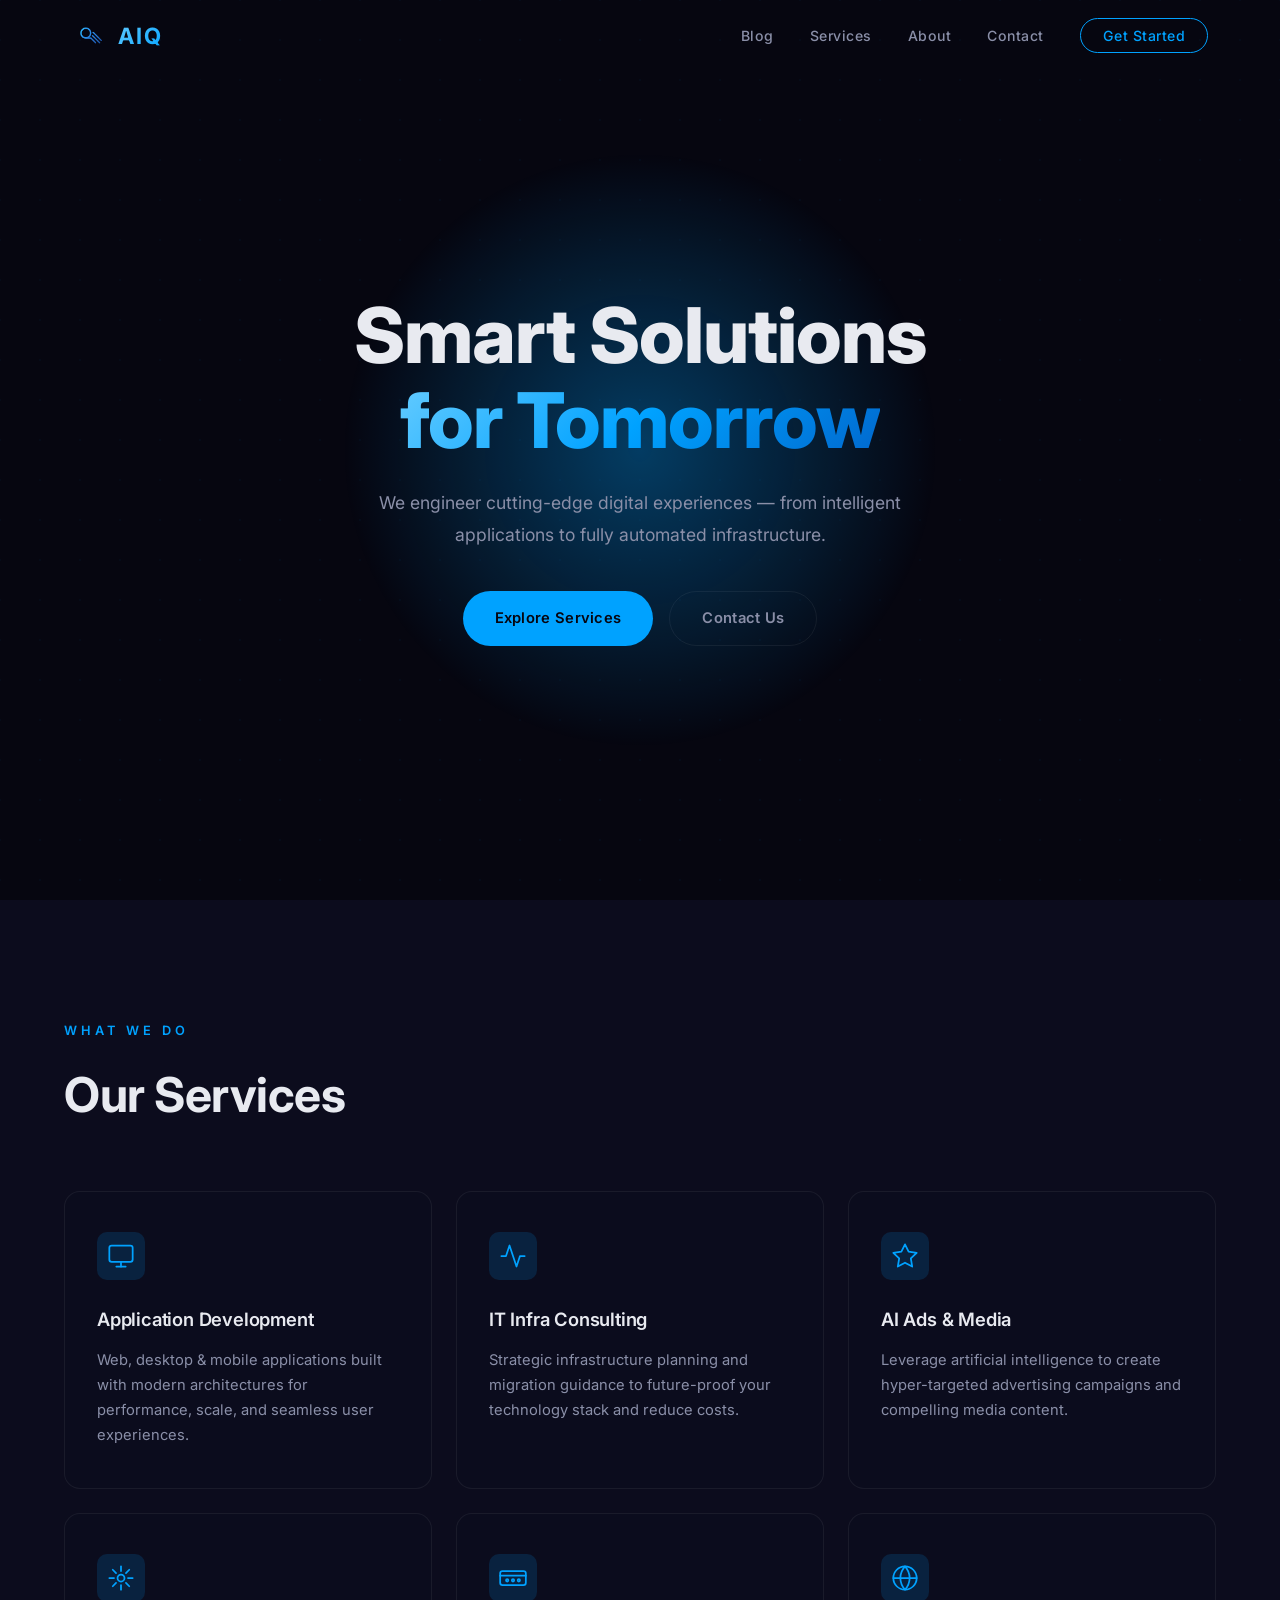
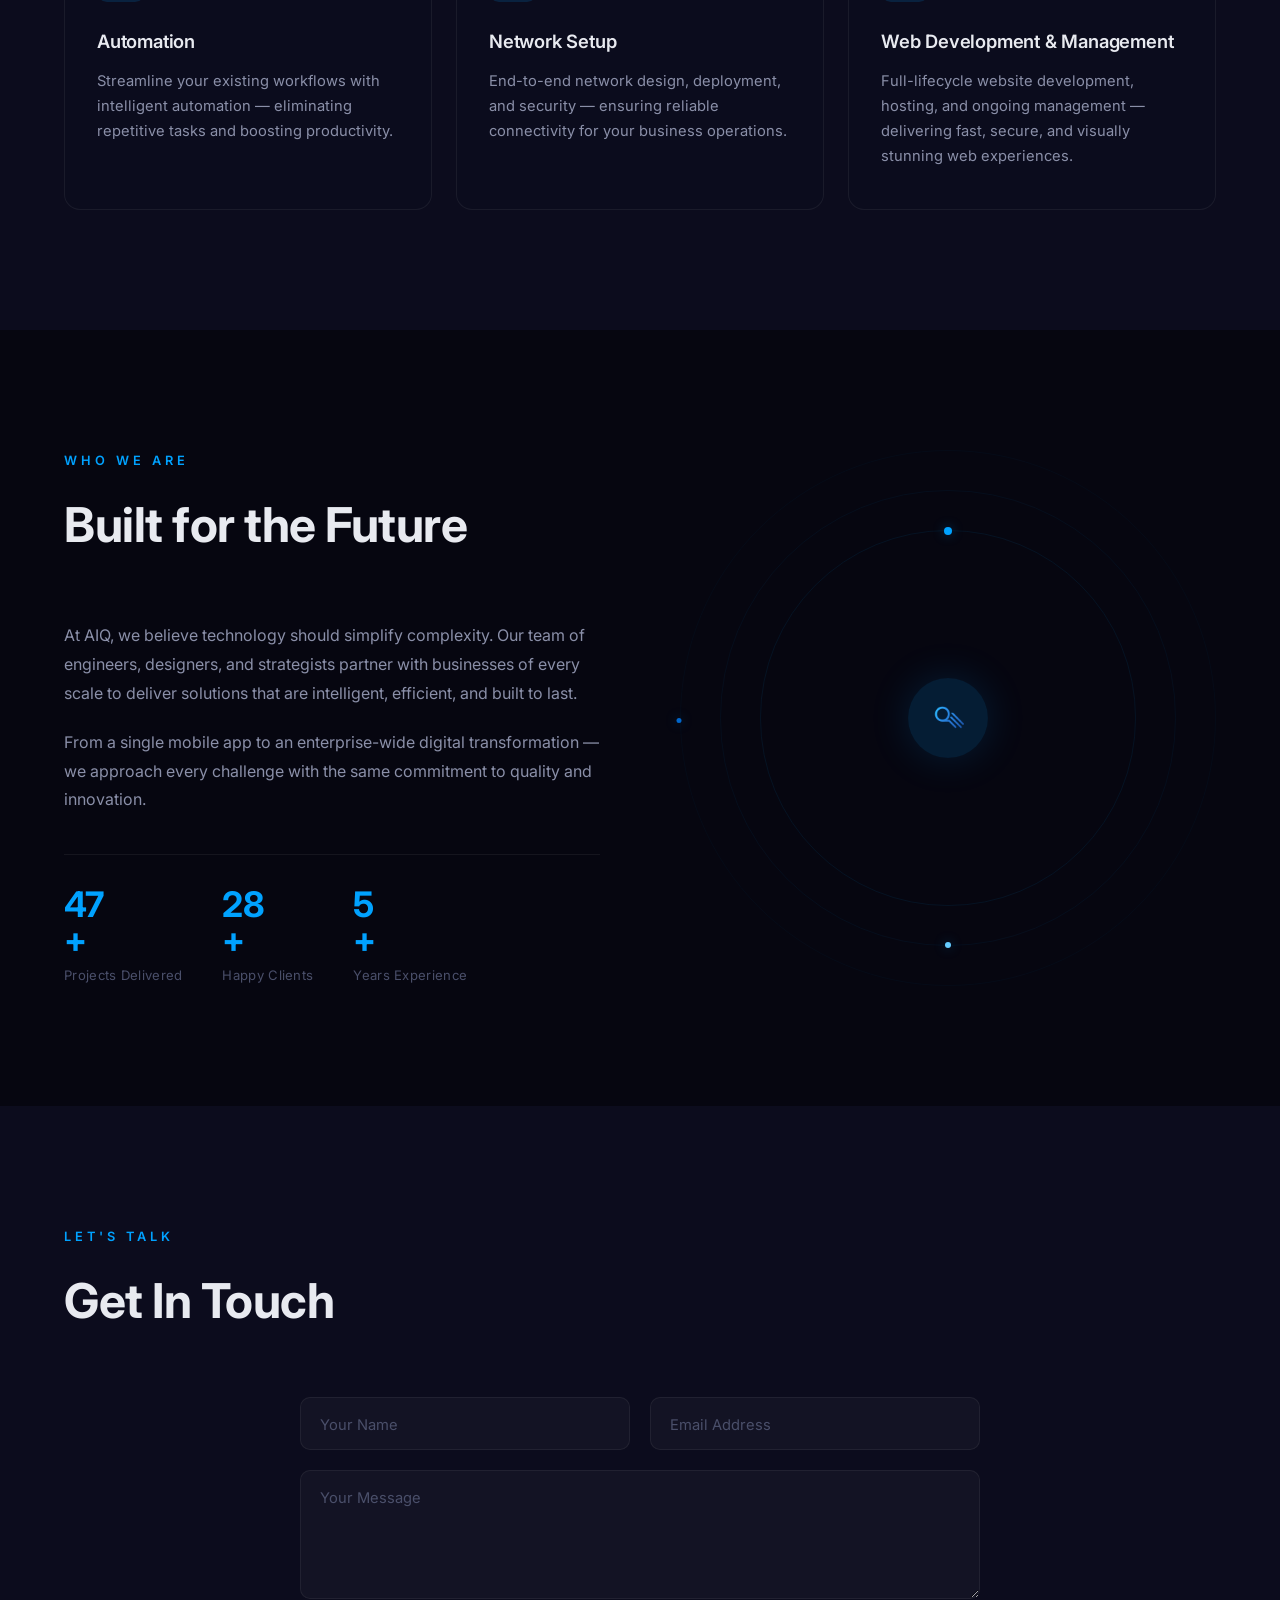
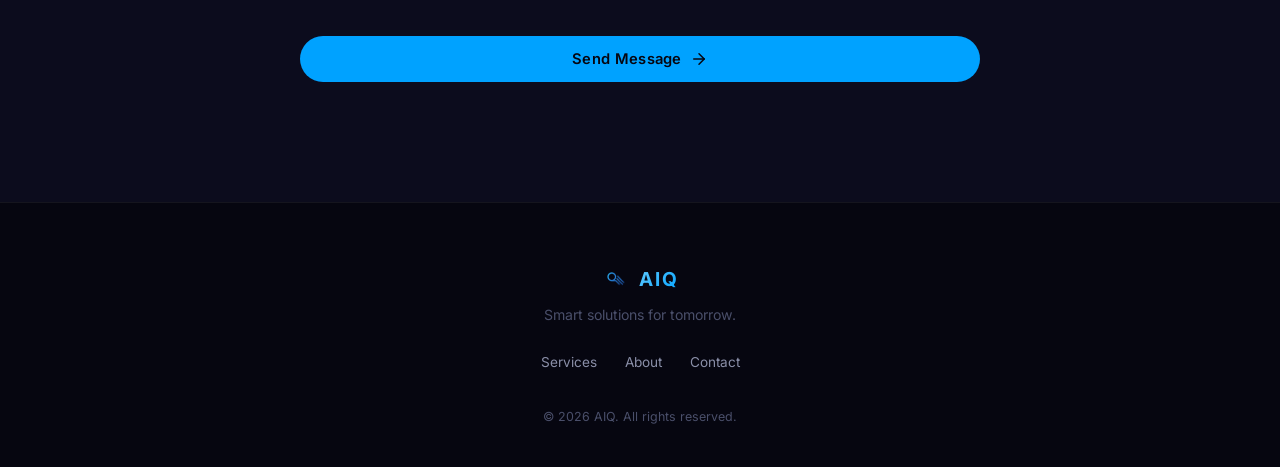
==== commit 4bf4945f: "Reorganize project into enterprise directory structure (assets/css, assets/js, assets/images, blog/)" ====
--- a/index.html
+++ b/index.html
@@ -7,12 +7,12 @@
   <title>AIQ — Smart Solutions for Tomorrow</title>
   <meta name="description"
     content="AIQ delivers smart solutions for tomorrow — Application Development, IT Consulting, AI Ads & Media, Automation, and Network Setup." />
-  <link rel="icon" type="image/png" href="assets/favicon.png" />
+  <link rel="icon" type="image/png" href="assets/images/favicon.png" />
   <link rel="preconnect" href="https://fonts.googleapis.com" />
   <link rel="preconnect" href="https://fonts.gstatic.com" crossorigin />
   <link href="https://fonts.googleapis.com/css2?family=Inter:wght@300;400;500;600;700;800&display=swap"
     rel="stylesheet" />
-  <link rel="stylesheet" href="styles.css" />
+  <link rel="stylesheet" href="assets/css/styles.css" />
 </head>
 
 <body>
@@ -24,14 +24,14 @@
   <nav id="navbar">
     <div class="nav-inner">
       <a href="#hero" class="nav-brand">
-        <img src="assets/logo.png" alt="AIQ Logo" class="nav-logo" />
+        <img src="assets/images/logo.png" alt="AIQ Logo" class="nav-logo" />
         <span class="nav-name">AIQ</span>
       </a>
       <button id="menuToggle" class="menu-toggle" aria-label="Toggle menu">
         <span></span><span></span><span></span>
       </button>
       <ul id="navLinks" class="nav-links">
-        <li><a href="blog.html">Blog</a></li>
+        <li><a href="blog/">Blog</a></li>
         <li><a href="#services">Services</a></li>
         <li><a href="#about">About</a></li>
         <li><a href="#contact">Contact</a></li>
@@ -225,7 +225,7 @@
   <footer id="footer">
     <div class="footer-inner">
       <div class="footer-brand">
-        <img src="assets/logo.png" alt="AIQ" class="footer-logo" />
+        <img src="assets/images/logo.png" alt="AIQ" class="footer-logo" />
         <span>AIQ</span>
       </div>
       <p class="footer-tagline">Smart solutions for tomorrow.</p>
@@ -238,7 +238,7 @@
     </div>
   </footer>
 
-  <script src="script.js"></script>
+  <script src="assets/js/script.js"></script>
 </body>
 
 </html>
--- a/assets/css/styles.css
+++ b/assets/css/styles.css
@@ -0,0 +1,868 @@
+/* ═══════════════════════════════════════════════
+   AIQ — Dark Futuristic Monochromatic Theme
+   ═══════════════════════════════════════════════ */
+
+/* ─── Design Tokens ─── */
+:root {
+  /* Base */
+  --bg-primary: #060610;
+  --bg-secondary: #0c0c1d;
+  --bg-card: rgba(12, 14, 30, 0.6);
+
+  /* Monochromatic Blue Palette */
+  --accent: #00a2ff;
+  --accent-dark: #0066cc;
+  --accent-light: #66ccff;
+  --accent-glow: rgba(0, 162, 255, 0.15);
+  --accent-glow-s: rgba(0, 162, 255, 0.35);
+
+  /* Text */
+  --text-primary: #e8eaf0;
+  --text-secondary: #8a8fa8;
+  --text-muted: #4a4f6a;
+
+  /* Borders */
+  --border: rgba(255, 255, 255, 0.06);
+  --border-hover: rgba(0, 162, 255, 0.3);
+
+  /* Layout */
+  --max-width: 1200px;
+  --nav-height: 72px;
+  --section-pad: 120px 24px;
+  --radius: 16px;
+  --radius-sm: 10px;
+
+  /* Fonts */
+  --font: 'Inter', system-ui, -apple-system, sans-serif;
+
+  /* Transitions */
+  --ease: cubic-bezier(0.22, 1, 0.36, 1);
+}
+
+/* ─── Reset ─── */
+*,
+*::before,
+*::after {
+  margin: 0;
+  padding: 0;
+  box-sizing: border-box;
+}
+
+html {
+  scroll-behavior: smooth;
+  scroll-padding-top: var(--nav-height);
+}
+
+body {
+  font-family: var(--font);
+  font-weight: 400;
+  background: var(--bg-primary);
+  color: var(--text-primary);
+  line-height: 1.7;
+  overflow-x: hidden;
+  -webkit-font-smoothing: antialiased;
+}
+
+a {
+  color: inherit;
+  text-decoration: none;
+}
+
+img {
+  max-width: 100%;
+  display: block;
+}
+
+ul {
+  list-style: none;
+}
+
+button {
+  cursor: pointer;
+  font-family: inherit;
+  border: none;
+}
+
+/* ─── Canvas Background ─── */
+#gridCanvas {
+  position: fixed;
+  inset: 0;
+  z-index: 0;
+  pointer-events: none;
+  opacity: 0.4;
+}
+
+/* ─── Navigation ─── */
+#navbar {
+  position: fixed;
+  top: 0;
+  left: 0;
+  right: 0;
+  height: var(--nav-height);
+  z-index: 1000;
+  transition: background 0.4s var(--ease), box-shadow 0.4s var(--ease);
+}
+
+#navbar.scrolled {
+  background: rgba(6, 6, 16, 0.85);
+  backdrop-filter: blur(20px) saturate(1.4);
+  -webkit-backdrop-filter: blur(20px) saturate(1.4);
+  box-shadow: 0 1px 0 var(--border);
+}
+
+.nav-inner {
+  max-width: var(--max-width);
+  margin: 0 auto;
+  height: 100%;
+  display: flex;
+  align-items: center;
+  justify-content: space-between;
+  padding: 0 32px;
+}
+
+.nav-brand {
+  display: flex;
+  align-items: center;
+  gap: 10px;
+  z-index: 1001;
+}
+
+.nav-logo {
+  width: 36px;
+  height: 36px;
+  object-fit: contain;
+}
+
+.nav-name {
+  font-size: 1.4rem;
+  font-weight: 700;
+  letter-spacing: 2px;
+  background: linear-gradient(135deg, var(--accent-light), var(--accent));
+  -webkit-background-clip: text;
+  -webkit-text-fill-color: transparent;
+  background-clip: text;
+}
+
+.nav-links {
+  display: flex;
+  align-items: center;
+  gap: 36px;
+}
+
+.nav-links a {
+  font-size: 0.88rem;
+  font-weight: 500;
+  color: var(--text-secondary);
+  letter-spacing: 0.5px;
+  position: relative;
+  transition: color 0.3s;
+}
+
+.nav-links a:not(.nav-cta)::after {
+  content: '';
+  position: absolute;
+  bottom: -4px;
+  left: 0;
+  width: 0;
+  height: 2px;
+  background: var(--accent);
+  border-radius: 1px;
+  transition: width 0.3s var(--ease);
+}
+
+.nav-links a:not(.nav-cta):hover {
+  color: var(--text-primary);
+}
+
+.nav-links a:not(.nav-cta):hover::after {
+  width: 100%;
+}
+
+.nav-cta {
+  padding: 8px 22px;
+  border: 1px solid var(--accent);
+  border-radius: 100px;
+  color: var(--accent) !important;
+  font-weight: 600;
+  transition: all 0.3s var(--ease);
+}
+
+.nav-cta:hover {
+  background: var(--accent);
+  color: var(--bg-primary) !important;
+  box-shadow: 0 0 20px var(--accent-glow-s);
+}
+
+/* Hamburger */
+.menu-toggle {
+  display: none;
+  flex-direction: column;
+  gap: 5px;
+  background: none;
+  z-index: 1001;
+  padding: 4px;
+}
+
+.menu-toggle span {
+  display: block;
+  width: 24px;
+  height: 2px;
+  background: var(--text-primary);
+  border-radius: 2px;
+  transition: all 0.3s var(--ease);
+}
+
+.menu-toggle.active span:nth-child(1) {
+  transform: rotate(45deg) translate(5px, 5px);
+}
+
+.menu-toggle.active span:nth-child(2) {
+  opacity: 0;
+}
+
+.menu-toggle.active span:nth-child(3) {
+  transform: rotate(-45deg) translate(5px, -5px);
+}
+
+/* ─── Hero Section ─── */
+#hero {
+  position: relative;
+  min-height: 100vh;
+  display: flex;
+  align-items: center;
+  justify-content: center;
+  text-align: center;
+  padding: 140px 24px 100px;
+  overflow: hidden;
+  z-index: 1;
+}
+
+.hero-glow {
+  position: absolute;
+  width: 600px;
+  height: 600px;
+  background: radial-gradient(circle, var(--accent-glow-s) 0%, transparent 70%);
+  top: 50%;
+  left: 50%;
+  transform: translate(-50%, -50%);
+  pointer-events: none;
+  animation: pulse-glow 6s ease-in-out infinite;
+}
+
+@keyframes pulse-glow {
+
+  0%,
+  100% {
+    opacity: 0.4;
+    transform: translate(-50%, -50%) scale(1);
+  }
+
+  50% {
+    opacity: 0.7;
+    transform: translate(-50%, -50%) scale(1.15);
+  }
+}
+
+.hero-content {
+  position: relative;
+  z-index: 2;
+  max-width: 780px;
+}
+
+.hero-label {
+  font-size: 0.82rem;
+  font-weight: 600;
+  letter-spacing: 4px;
+  text-transform: uppercase;
+  color: var(--accent);
+  margin-bottom: 20px;
+}
+
+.hero-title {
+  font-size: clamp(2.6rem, 6vw, 4.8rem);
+  font-weight: 800;
+  line-height: 1.1;
+  letter-spacing: -1px;
+  margin-bottom: 24px;
+}
+
+.gradient-text {
+  background: linear-gradient(135deg, var(--accent-light), var(--accent), var(--accent-dark));
+  -webkit-background-clip: text;
+  -webkit-text-fill-color: transparent;
+  background-clip: text;
+}
+
+.hero-sub {
+  font-size: 1.1rem;
+  color: var(--text-secondary);
+  max-width: 540px;
+  margin: 0 auto 40px;
+  line-height: 1.8;
+}
+
+.hero-actions {
+  display: flex;
+  gap: 16px;
+  justify-content: center;
+  flex-wrap: wrap;
+}
+
+/* ─── Buttons ─── */
+.btn {
+  display: inline-flex;
+  align-items: center;
+  gap: 8px;
+  padding: 14px 32px;
+  border-radius: 100px;
+  font-size: 0.92rem;
+  font-weight: 600;
+  letter-spacing: 0.3px;
+  transition: all 0.35s var(--ease);
+}
+
+.btn-primary {
+  background: var(--accent);
+  color: var(--bg-primary);
+  box-shadow: 0 0 0 0 var(--accent-glow);
+}
+
+.btn-primary:hover {
+  box-shadow: 0 0 30px var(--accent-glow-s), 0 4px 20px rgba(0, 0, 0, 0.3);
+  transform: translateY(-2px);
+}
+
+.btn-ghost {
+  background: transparent;
+  color: var(--text-secondary);
+  border: 1px solid var(--border);
+}
+
+.btn-ghost:hover {
+  border-color: var(--accent);
+  color: var(--accent);
+  transform: translateY(-2px);
+}
+
+/* ─── Sections Shared ─── */
+section {
+  position: relative;
+  z-index: 1;
+}
+
+.section-inner {
+  max-width: var(--max-width);
+  margin: 0 auto;
+  padding: var(--section-pad);
+}
+
+.section-label {
+  font-size: 0.8rem;
+  font-weight: 600;
+  letter-spacing: 4px;
+  text-transform: uppercase;
+  color: var(--accent);
+  margin-bottom: 12px;
+}
+
+.section-title {
+  font-size: clamp(2rem, 4vw, 3rem);
+  font-weight: 700;
+  letter-spacing: -0.5px;
+  margin-bottom: 56px;
+}
+
+/* ─── Services Section ─── */
+#services {
+  background: var(--bg-secondary);
+}
+
+.services-grid {
+  display: grid;
+  grid-template-columns: repeat(3, 1fr);
+  gap: 24px;
+}
+
+.service-card {
+  position: relative;
+  background: var(--bg-card);
+  border: 1px solid var(--border);
+  border-radius: var(--radius);
+  padding: 40px 32px;
+  transition: all 0.4s var(--ease);
+  overflow: hidden;
+}
+
+.service-card::before {
+  content: '';
+  position: absolute;
+  inset: 0;
+  border-radius: var(--radius);
+  padding: 1px;
+  background: linear-gradient(135deg, transparent, var(--accent-glow), transparent);
+  -webkit-mask: linear-gradient(#fff 0 0) content-box, linear-gradient(#fff 0 0);
+  mask: linear-gradient(#fff 0 0) content-box, linear-gradient(#fff 0 0);
+  -webkit-mask-composite: xor;
+  mask-composite: exclude;
+  opacity: 0;
+  transition: opacity 0.4s var(--ease);
+}
+
+.service-card:hover::before {
+  opacity: 1;
+}
+
+.service-card:hover {
+  transform: translateY(-6px);
+  border-color: var(--border-hover);
+  box-shadow: 0 20px 60px rgba(0, 0, 0, 0.3), 0 0 40px var(--accent-glow);
+}
+
+.card-icon {
+  width: 48px;
+  height: 48px;
+  color: var(--accent);
+  margin-bottom: 24px;
+  display: flex;
+  align-items: center;
+  justify-content: center;
+  background: var(--accent-glow);
+  border-radius: var(--radius-sm);
+  padding: 10px;
+  transition: all 0.3s var(--ease);
+}
+
+.service-card:hover .card-icon {
+  background: var(--accent-glow-s);
+  box-shadow: 0 0 20px var(--accent-glow);
+}
+
+.card-icon svg {
+  width: 100%;
+  height: 100%;
+}
+
+.service-card h3 {
+  font-size: 1.15rem;
+  font-weight: 600;
+  margin-bottom: 12px;
+  letter-spacing: -0.2px;
+}
+
+.service-card p {
+  font-size: 0.92rem;
+  color: var(--text-secondary);
+  line-height: 1.7;
+}
+
+/* ─── About Section ─── */
+#about {
+  background: var(--bg-primary);
+}
+
+.about-grid {
+  display: grid;
+  grid-template-columns: 1fr 1fr;
+  gap: 80px;
+  align-items: center;
+}
+
+.about-desc {
+  font-size: 1rem;
+  color: var(--text-secondary);
+  margin-bottom: 20px;
+  line-height: 1.8;
+}
+
+.about-stats {
+  display: flex;
+  gap: 40px;
+  margin-top: 40px;
+  padding-top: 32px;
+  border-top: 1px solid var(--border);
+}
+
+.stat {
+  display: flex;
+  flex-direction: column;
+}
+
+.stat-number {
+  font-size: 2.2rem;
+  font-weight: 700;
+  color: var(--accent);
+  line-height: 1;
+}
+
+.stat-suffix {
+  font-size: 2.2rem;
+  font-weight: 700;
+  color: var(--accent);
+  line-height: 1;
+}
+
+.stat-label {
+  font-size: 0.82rem;
+  color: var(--text-muted);
+  margin-top: 6px;
+  letter-spacing: 0.3px;
+}
+
+/* Orbit visual */
+.about-visual {
+  position: relative;
+  width: 100%;
+  aspect-ratio: 1;
+  display: flex;
+  align-items: center;
+  justify-content: center;
+}
+
+.orbit-ring {
+  position: absolute;
+  border: 1px solid var(--border);
+  border-radius: 50%;
+  animation: orbit-spin linear infinite;
+}
+
+.ring-1 {
+  width: 70%;
+  height: 70%;
+  animation-duration: 20s;
+  border-color: rgba(0, 162, 255, 0.08);
+}
+
+.ring-2 {
+  width: 85%;
+  height: 85%;
+  animation-duration: 30s;
+  animation-direction: reverse;
+  border-color: rgba(0, 162, 255, 0.05);
+}
+
+.ring-3 {
+  width: 100%;
+  height: 100%;
+  animation-duration: 40s;
+  border-color: rgba(0, 162, 255, 0.03);
+}
+
+/* Orbit dots */
+.ring-1::after,
+.ring-2::after,
+.ring-3::after {
+  content: '';
+  position: absolute;
+  width: 8px;
+  height: 8px;
+  background: var(--accent);
+  border-radius: 50%;
+  top: -4px;
+  left: 50%;
+  transform: translateX(-50%);
+  box-shadow: 0 0 12px var(--accent-glow-s);
+}
+
+.ring-2::after {
+  width: 6px;
+  height: 6px;
+  top: auto;
+  bottom: -3px;
+  background: var(--accent-light);
+}
+
+.ring-3::after {
+  width: 5px;
+  height: 5px;
+  left: -2px;
+  top: 50%;
+  background: var(--accent-dark);
+}
+
+@keyframes orbit-spin {
+  from {
+    transform: rotate(0deg);
+  }
+
+  to {
+    transform: rotate(360deg);
+  }
+}
+
+.orbit-core {
+  width: 80px;
+  height: 80px;
+  display: flex;
+  align-items: center;
+  justify-content: center;
+  background: var(--accent-glow);
+  border-radius: 50%;
+  position: relative;
+  z-index: 2;
+  box-shadow: 0 0 40px var(--accent-glow);
+}
+
+.orbit-core img {
+  width: 48px;
+  height: 48px;
+  object-fit: contain;
+}
+
+/* ─── Contact Section ─── */
+#contact {
+  background: var(--bg-secondary);
+}
+
+.contact-form {
+  max-width: 680px;
+  margin: 0 auto;
+}
+
+.form-row {
+  display: grid;
+  grid-template-columns: 1fr 1fr;
+  gap: 20px;
+}
+
+.form-group {
+  position: relative;
+  margin-bottom: 20px;
+}
+
+.form-group input,
+.form-group textarea {
+  width: 100%;
+  padding: 16px 20px;
+  background: rgba(255, 255, 255, 0.03);
+  border: 1px solid var(--border);
+  border-radius: var(--radius-sm);
+  color: var(--text-primary);
+  font-family: var(--font);
+  font-size: 0.95rem;
+  transition: all 0.3s var(--ease);
+  outline: none;
+  resize: vertical;
+}
+
+.form-group input:focus,
+.form-group textarea:focus {
+  border-color: var(--accent);
+  box-shadow: 0 0 0 3px var(--accent-glow);
+  background: rgba(0, 162, 255, 0.03);
+}
+
+.form-group label {
+  position: absolute;
+  top: 16px;
+  left: 20px;
+  font-size: 0.92rem;
+  color: var(--text-muted);
+  pointer-events: none;
+  transition: all 0.25s var(--ease);
+}
+
+.form-group input:focus~label,
+.form-group input:not(:placeholder-shown)~label,
+.form-group textarea:focus~label,
+.form-group textarea:not(:placeholder-shown)~label {
+  top: -10px;
+  left: 14px;
+  font-size: 0.75rem;
+  color: var(--accent);
+  background: var(--bg-secondary);
+  padding: 0 6px;
+}
+
+.btn-submit {
+  width: 100%;
+  justify-content: center;
+  margin-top: 8px;
+}
+
+.btn-submit svg {
+  width: 18px;
+  height: 18px;
+  transition: transform 0.3s var(--ease);
+}
+
+.btn-submit:hover svg {
+  transform: translateX(4px);
+}
+
+/* ─── Footer ─── */
+#footer {
+  position: relative;
+  z-index: 1;
+  border-top: 1px solid var(--border);
+  background: var(--bg-primary);
+}
+
+.footer-inner {
+  max-width: var(--max-width);
+  margin: 0 auto;
+  padding: 60px 24px 40px;
+  text-align: center;
+}
+
+.footer-brand {
+  display: inline-flex;
+  align-items: center;
+  gap: 10px;
+  margin-bottom: 8px;
+}
+
+.footer-logo {
+  width: 28px;
+  height: 28px;
+  object-fit: contain;
+}
+
+.footer-brand span {
+  font-size: 1.2rem;
+  font-weight: 700;
+  letter-spacing: 2px;
+  background: linear-gradient(135deg, var(--accent-light), var(--accent));
+  -webkit-background-clip: text;
+  -webkit-text-fill-color: transparent;
+  background-clip: text;
+}
+
+.footer-tagline {
+  font-size: 0.88rem;
+  color: var(--text-muted);
+  margin-bottom: 24px;
+}
+
+.footer-links {
+  display: flex;
+  gap: 28px;
+  justify-content: center;
+  margin-bottom: 32px;
+}
+
+.footer-links a {
+  font-size: 0.85rem;
+  color: var(--text-secondary);
+  transition: color 0.3s;
+}
+
+.footer-links a:hover {
+  color: var(--accent);
+}
+
+.footer-copy {
+  font-size: 0.78rem;
+  color: var(--text-muted);
+}
+
+/* ─── Scroll Reveal ─── */
+.reveal {
+  opacity: 0;
+  transform: translateY(30px);
+  transition: opacity 0.7s var(--ease), transform 0.7s var(--ease);
+}
+
+.reveal.visible {
+  opacity: 1;
+  transform: translateY(0);
+}
+
+/* Stagger service cards */
+.service-card.reveal:nth-child(1) {
+  transition-delay: 0s;
+}
+
+.service-card.reveal:nth-child(2) {
+  transition-delay: 0.1s;
+}
+
+.service-card.reveal:nth-child(3) {
+  transition-delay: 0.2s;
+}
+
+.service-card.reveal:nth-child(4) {
+  transition-delay: 0.3s;
+}
+
+.service-card.reveal:nth-child(5) {
+  transition-delay: 0.4s;
+}
+
+.service-card.reveal:nth-child(6) {
+  transition-delay: 0.5s;
+}
+
+/* ─── Responsive ─── */
+@media (max-width: 1024px) {
+  .services-grid {
+    grid-template-columns: repeat(2, 1fr);
+  }
+}
+
+@media (max-width: 768px) {
+  :root {
+    --section-pad: 80px 20px;
+  }
+
+  /* Mobile nav */
+  .menu-toggle {
+    display: flex;
+  }
+
+  .nav-links {
+    position: fixed;
+    inset: 0;
+    background: rgba(6, 6, 16, 0.97);
+    backdrop-filter: blur(24px);
+    -webkit-backdrop-filter: blur(24px);
+    flex-direction: column;
+    justify-content: center;
+    align-items: center;
+    gap: 32px;
+    opacity: 0;
+    visibility: hidden;
+    transition: all 0.4s var(--ease);
+  }
+
+  .nav-links.open {
+    opacity: 1;
+    visibility: visible;
+  }
+
+  .nav-links a {
+    font-size: 1.2rem;
+  }
+
+  .services-grid {
+    grid-template-columns: 1fr;
+  }
+
+  .about-grid {
+    grid-template-columns: 1fr;
+    gap: 48px;
+  }
+
+  .about-visual {
+    max-width: 300px;
+    margin: 0 auto;
+  }
+
+  .about-stats {
+    gap: 24px;
+  }
+
+  .form-row {
+    grid-template-columns: 1fr;
+  }
+
+  .hero-title {
+    font-size: clamp(2rem, 8vw, 3.2rem);
+  }
+}
+
+@media (max-width: 480px) {
+  .about-stats {
+    flex-direction: column;
+    gap: 20px;
+  }
+}
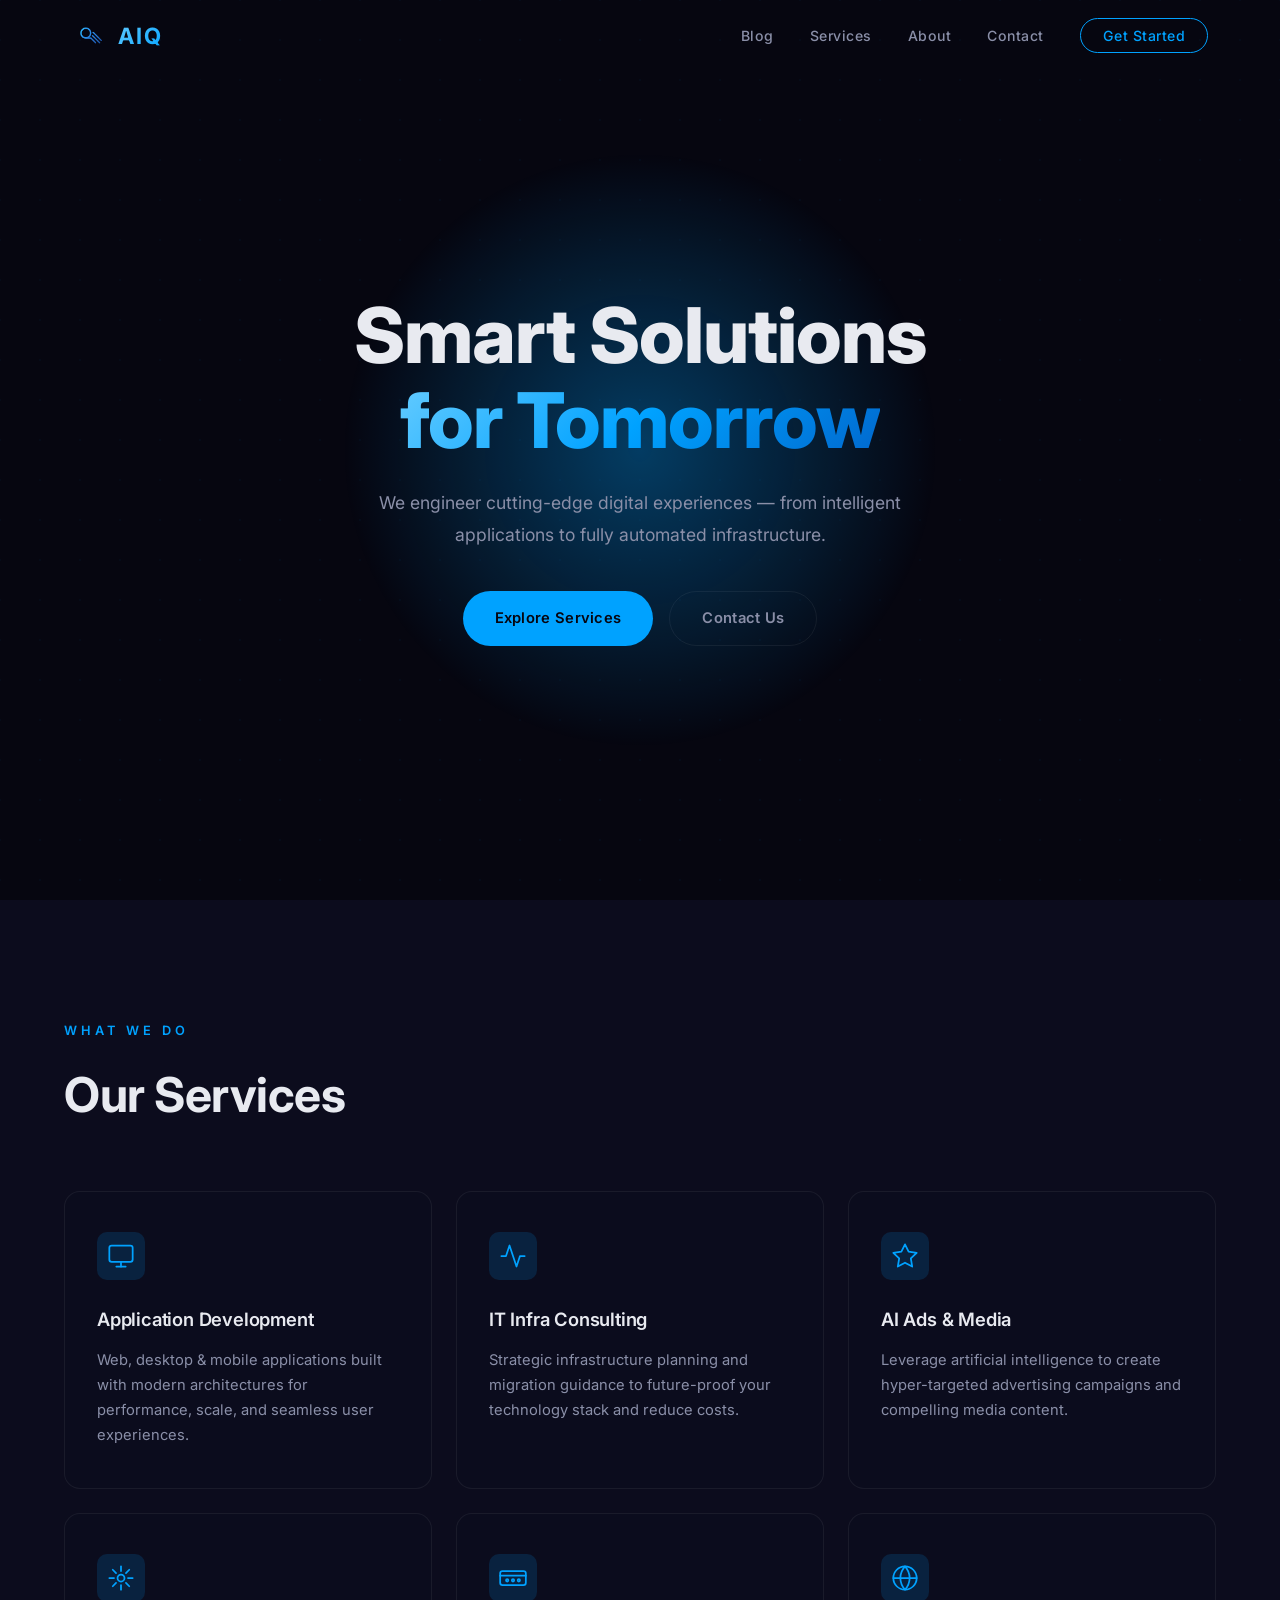
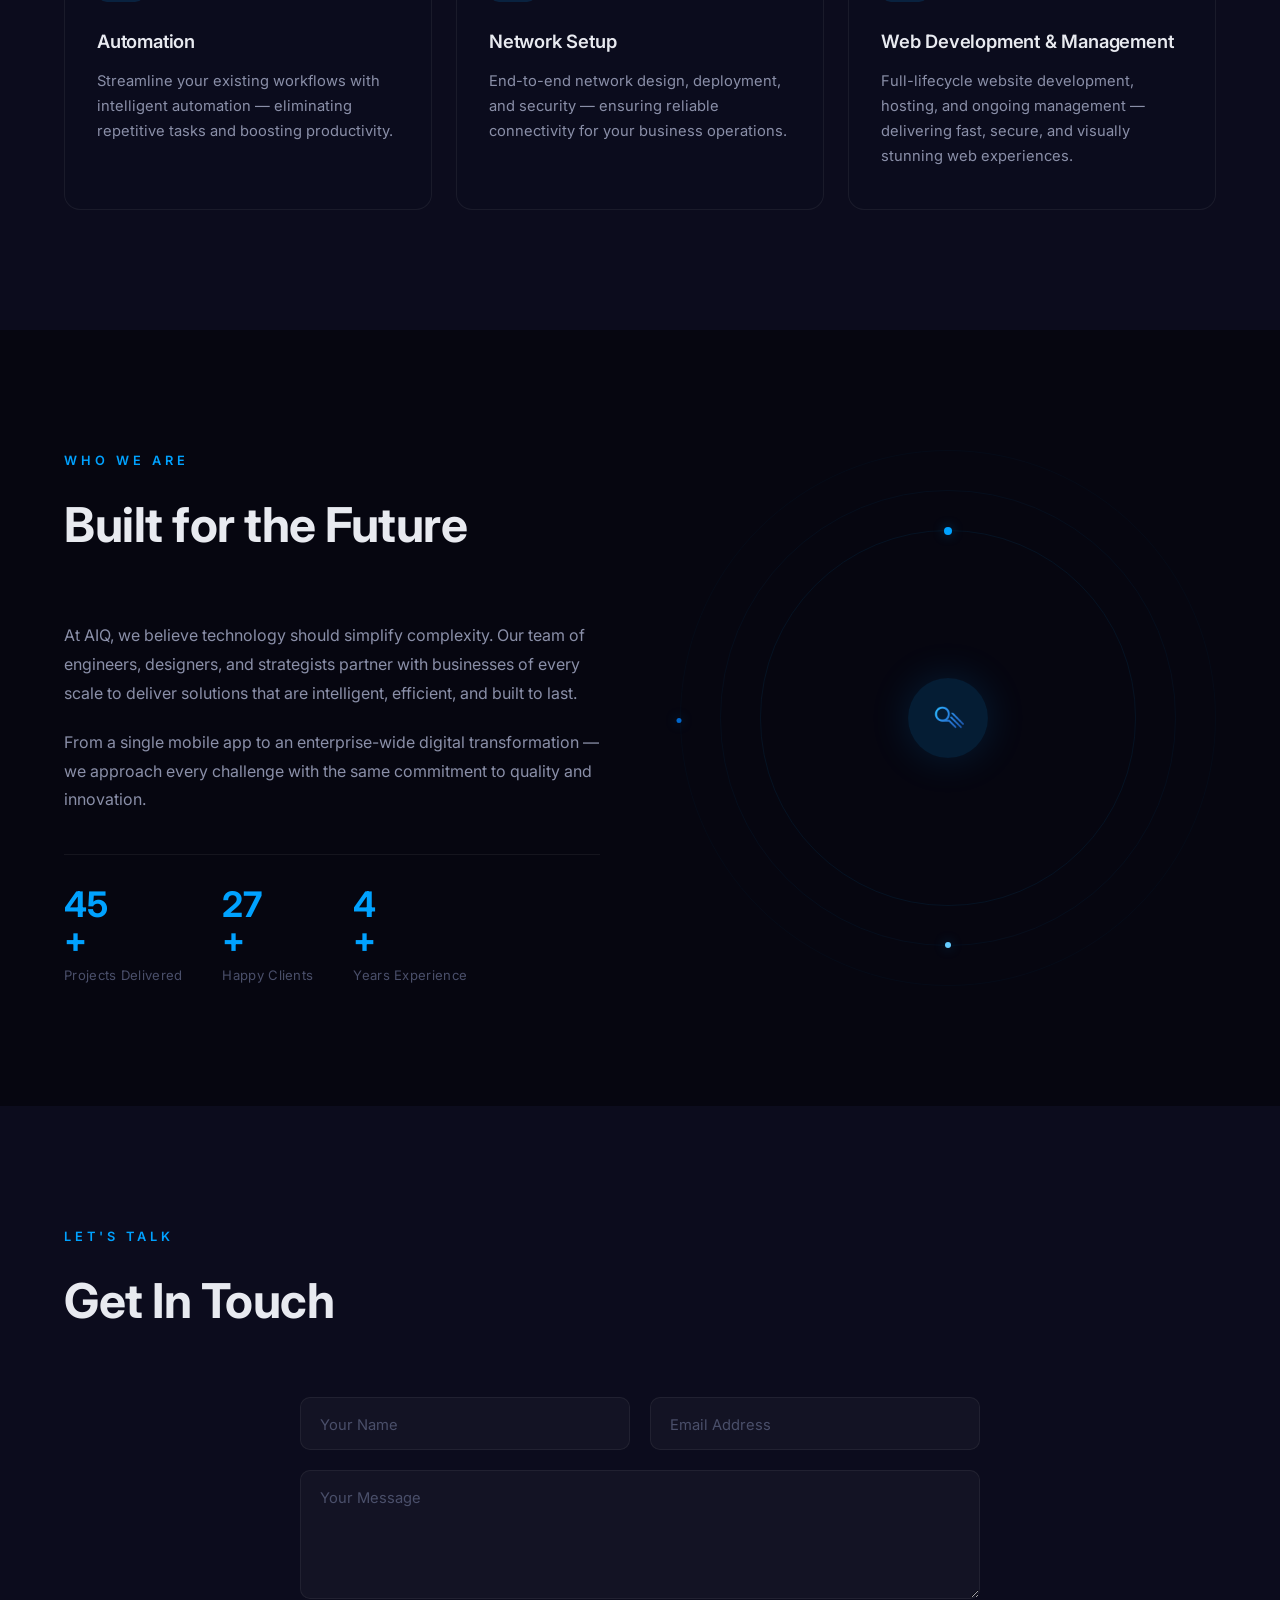
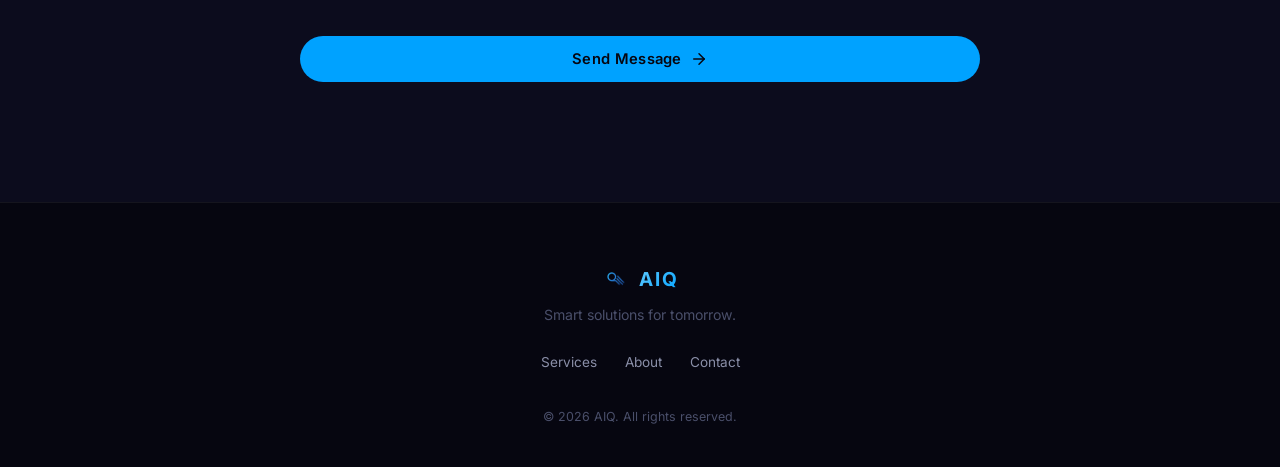
==== commit 692dad66: "Fix broken About section logo image path" ====
--- a/index.html
+++ b/index.html
@@ -183,7 +183,7 @@
         <div class="orbit-ring ring-2"></div>
         <div class="orbit-ring ring-3"></div>
         <div class="orbit-core">
-          <img src="assets/logo.png" alt="AIQ" />
+          <img src="assets/images/logo.png" alt="AIQ" />
         </div>
       </div>
     </div>
